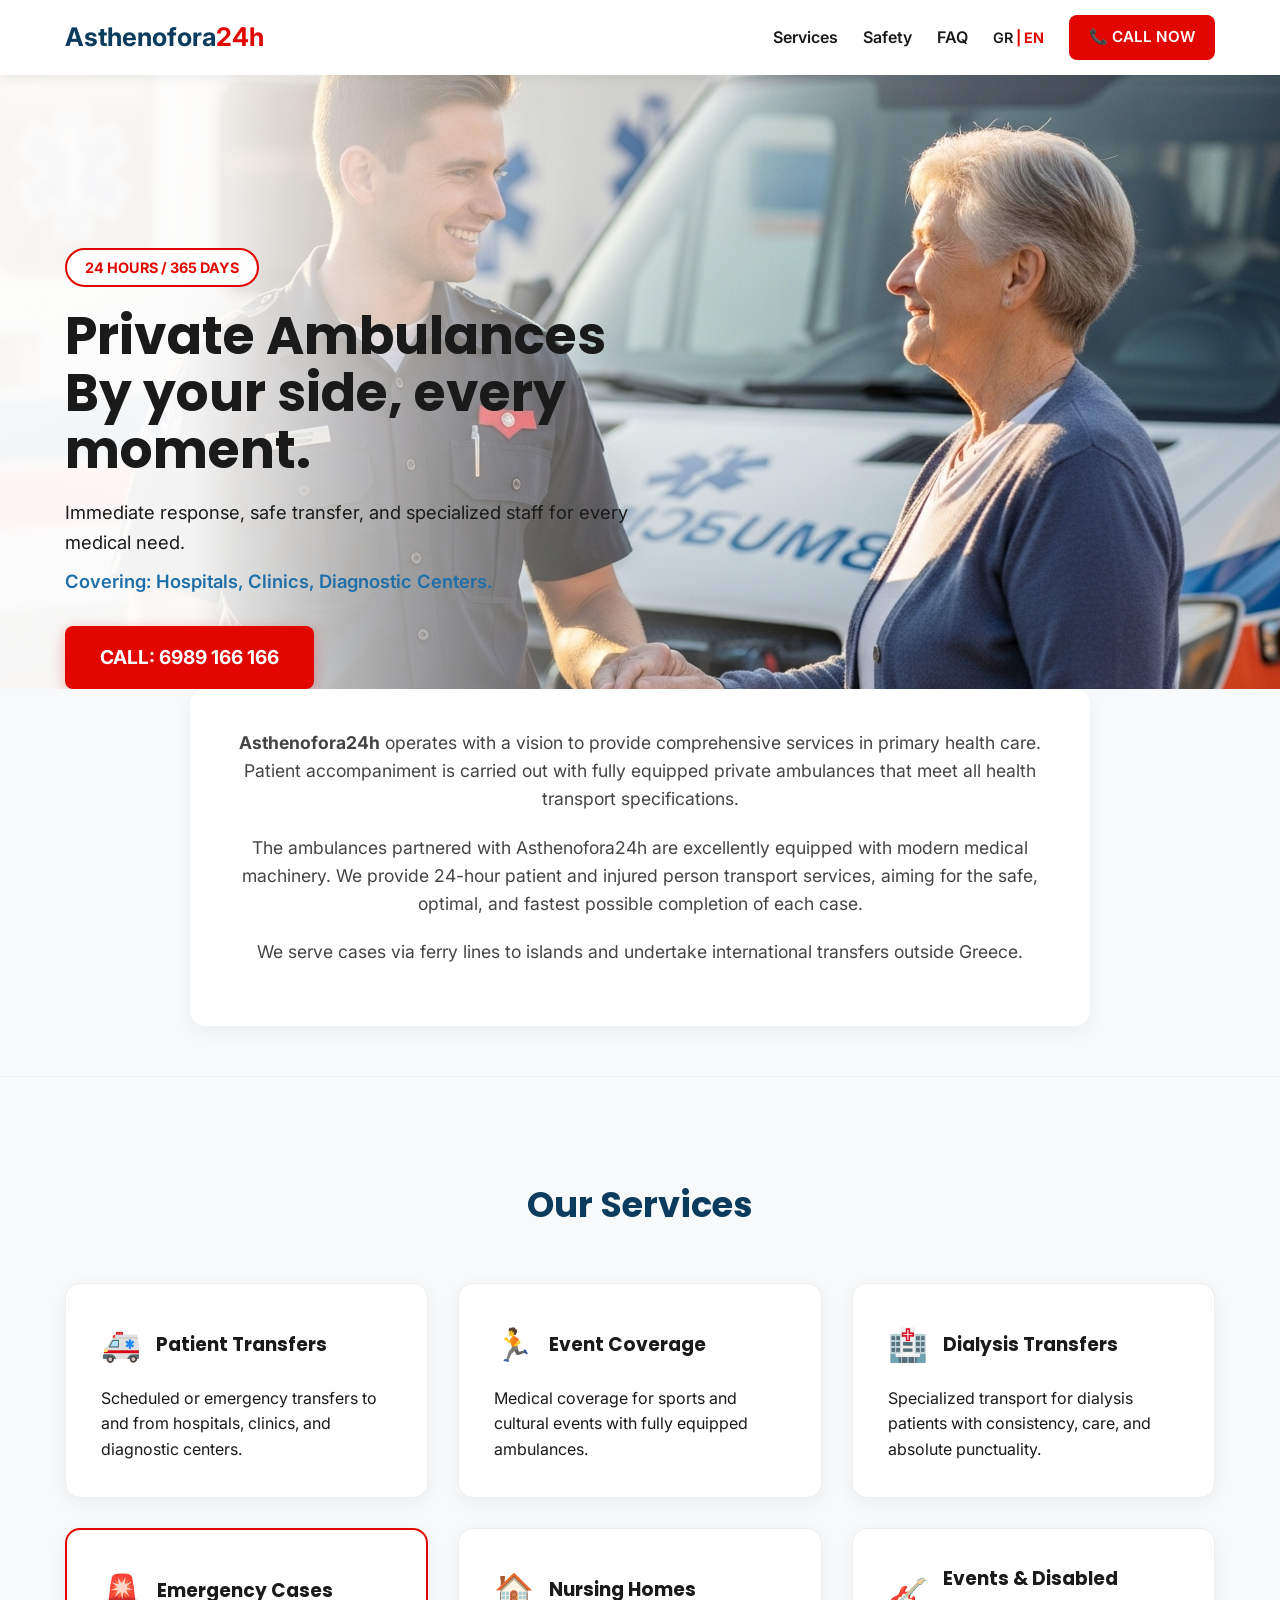
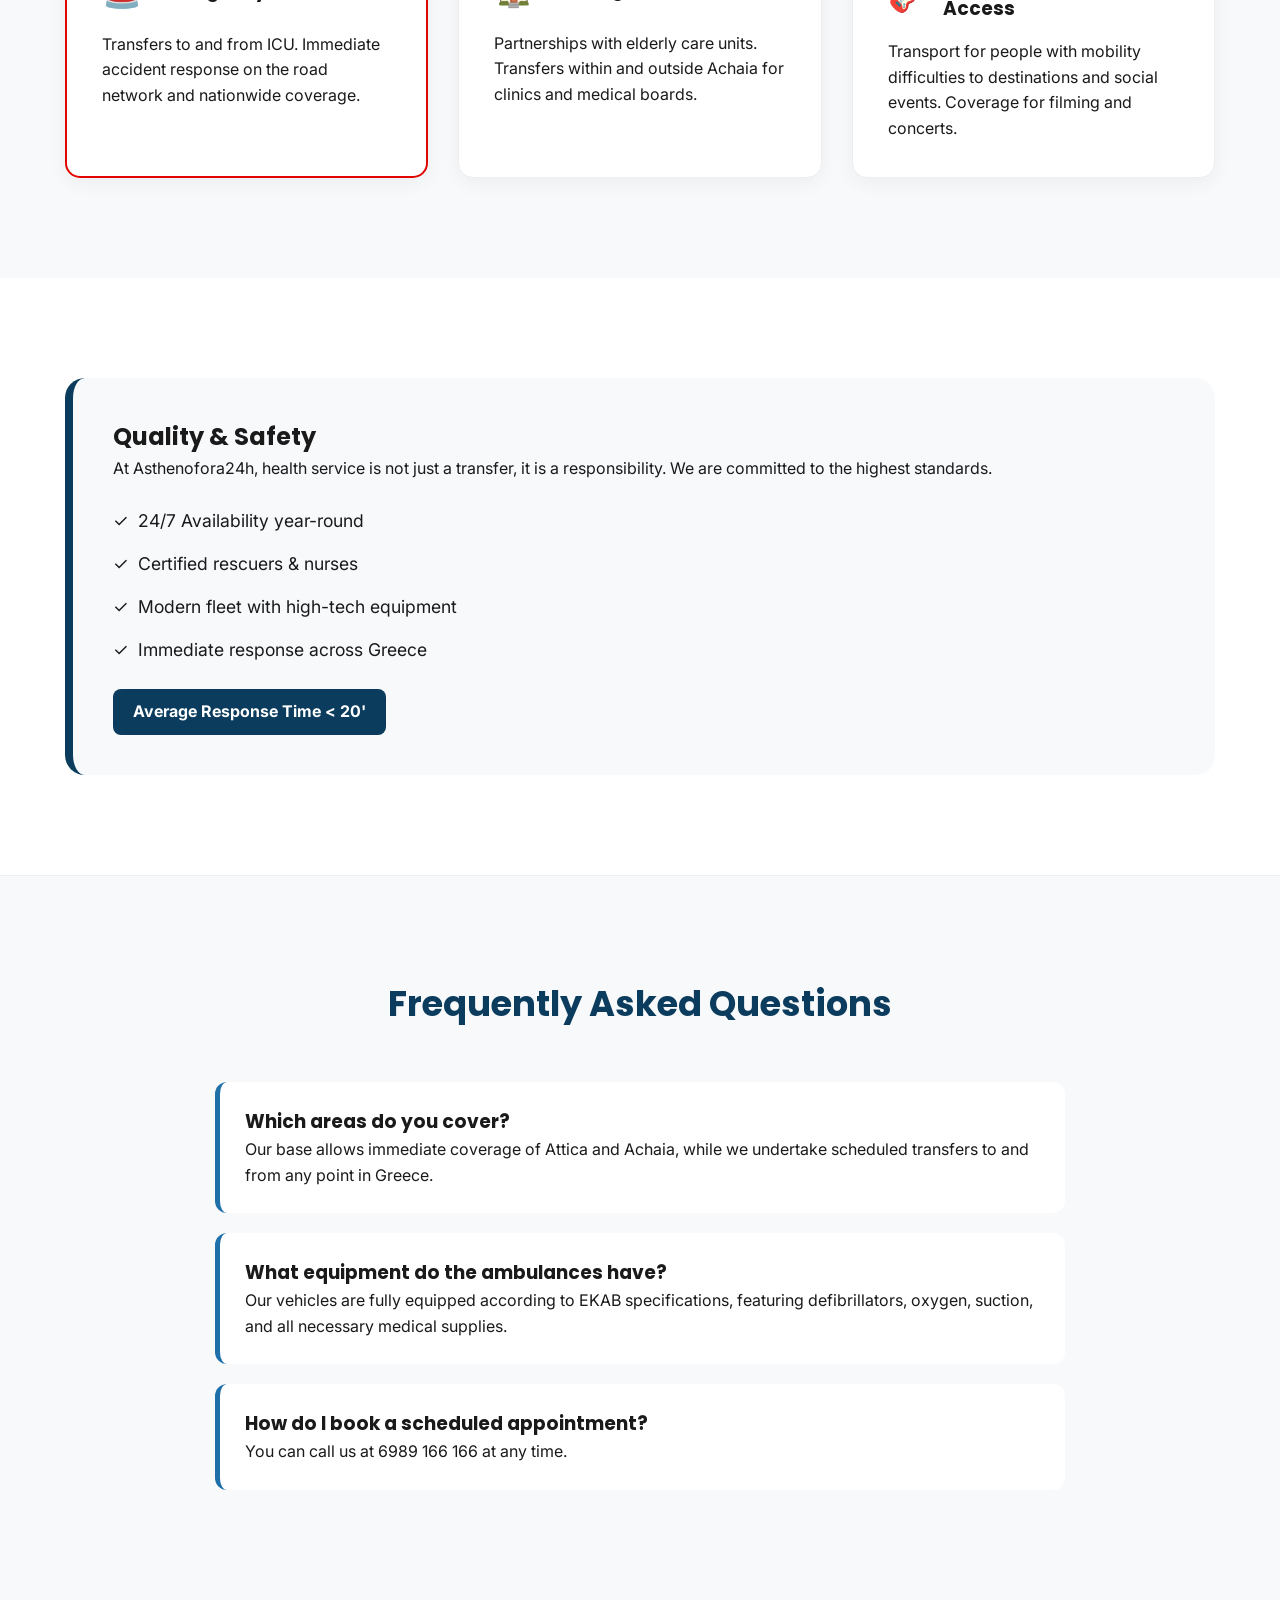
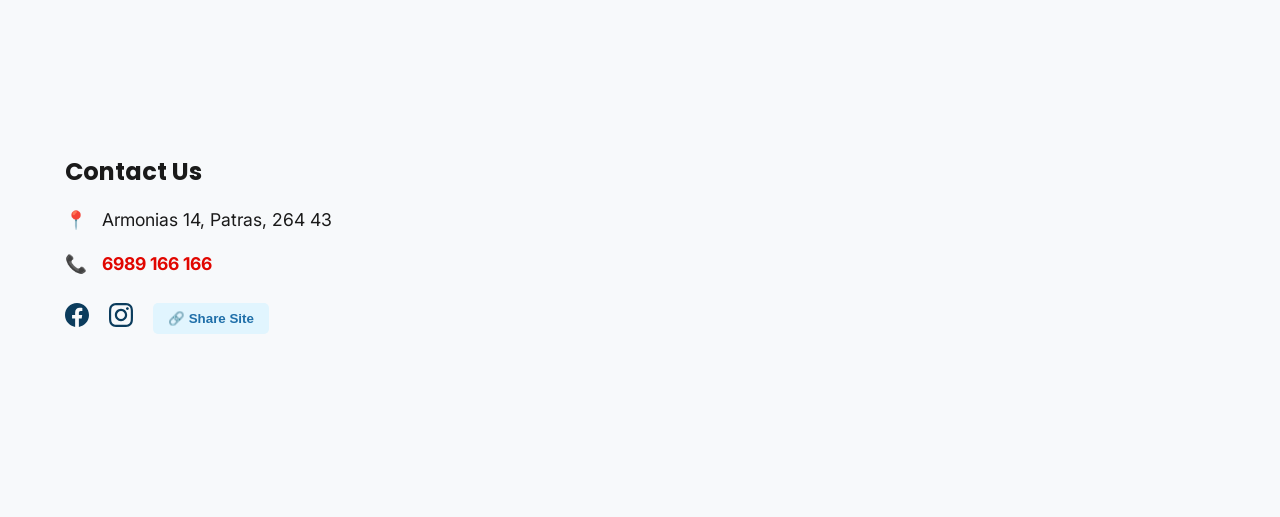
==== en.html @ c74e8eb7 "Added English version, Patra address, and social links" ====
<!DOCTYPE html>
<html lang="en">
<head>
    <meta charset="UTF-8">
    <meta name="viewport" content="width=device-width, initial-scale=1.0">
    <title>Asthenofora24h | Private Ambulances - Immediate Response</title>
    
    <meta name="description" content="Asthenofora24h private ambulances. Immediate response < 20', 24/7 availability, patient transfers, and event medical coverage.">
    
    <link href="https://fonts.googleapis.com/css2?family=Inter:wght@400;600&family=Poppins:wght@600;700&display=swap" rel="stylesheet">
    <link rel="stylesheet" href="style.css">
</head>
<body>

    <header class="sticky-header">
        <div class="container header-flex">
            <a href="en.html" class="logo">Asthenofora<span>24h</span></a>
            <nav class="desktop-nav">
                <a href="#services">Services</a>
                <a href="#quality">Safety</a> 
                <a href="#faq">FAQ</a>
                <div class="lang-switch">
                    <a href="index.html">GR</a> | <span class="active">EN</span>
                </div>
                <a href="tel:6989166166" class="nav-call-btn">📞 CALL NOW</a>
            </nav>
        </div>
    </header>

    <section class="hero">
        <div id="hero-bg" class="hero-background"></div>
        
        <div class="container hero-container-rel">
            <div class="hero-content">
                <div class="top-badge">24 Hours / 365 Days</div>
                <h1>Private Ambulances <br><span class="text-blue">By your side, every moment.</span></h1>
                
                <p class="hero-description">
                    Immediate response, safe transfer, and specialized staff for every medical need. 
                    <span>Covering: Hospitals, Clinics, Diagnostic Centers.</span>
                </p>

                <div class="hero-btns">
                    <a href="tel:6989166166" class="btn-main-cta">CALL: 6989 166 166</a>
                </div>
            </div>
        </div>
    </section>

    <section class="mission-statement">
        <div class="container">
            <div class="mission-panel">
                <p><strong>Asthenofora24h</strong> operates with a vision to provide comprehensive services in primary health care. Patient accompaniment is carried out with fully equipped private ambulances that meet all health transport specifications.</p>
                <p>The ambulances partnered with Asthenofora24h are excellently equipped with modern medical machinery. We provide 24-hour patient and injured person transport services, aiming for the safe, optimal, and fastest possible completion of each case.</p>
                <p>We serve cases via ferry lines to islands and undertake international transfers outside Greece.</p>
            </div>
        </div>
    </section>

    <section id="services" class="section section-light">
        <div class="container">
            <h2 class="section-title">Our Services</h2>
            <div class="grid">
                
                <div class="card">
                    <div class="card-header">
                        <span class="card-icon">🚑</span>
                        <h3>Patient Transfers</h3>
                    </div>
                    <p>Scheduled or emergency transfers to and from hospitals, clinics, and diagnostic centers.</p>
                </div>

                <div class="card">
                    <div class="card-header">
                        <span class="card-icon">🏃</span>
                        <h3>Event Coverage</h3>
                    </div>
                    <p>Medical coverage for sports and cultural events with fully equipped ambulances.</p>
                </div>

                <div class="card">
                    <div class="card-header">
                        <span class="card-icon">🏥</span>
                        <h3>Dialysis Transfers</h3>
                    </div>
                    <p>Specialized transport for dialysis patients with consistency, care, and absolute punctuality.</p>
                </div>

                <div class="card card-highlight">
                    <div class="card-header">
                        <span class="card-icon">🚨</span>
                        <h3>Emergency Cases</h3>
                    </div>
                    <p>Transfers to and from ICU. Immediate accident response on the road network and nationwide coverage.</p>
                </div>

                <div class="card">
                    <div class="card-header">
                        <span class="card-icon">🏠</span>
                        <h3>Nursing Homes</h3>
                    </div>
                    <p>Partnerships with elderly care units. Transfers within and outside Achaia for clinics and medical boards.</p>
                </div>

                <div class="card">
                    <div class="card-header">
                        <span class="card-icon">🎸</span>
                        <h3>Events & Disabled Access</h3>
                    </div>
                    <p>Transport for people with mobility difficulties to destinations and social events. Coverage for filming and concerts.</p>
                </div>

            </div>
        </div>
    </section>

    <section id="quality" class="section section-white">
        <div class="container">
            <div class="quality-panel">
                <div class="quality-text">
                    <h2>Quality & Safety</h2>
                    <p>At Asthenofora24h, health service is not just a transfer, it is a responsibility. We are committed to the highest standards.</p>
                    <ul class="quality-list">
                        <li><span>✓</span> 24/7 Availability year-round</li>
                        <li><span>✓</span> Certified rescuers & nurses</li>
                        <li><span>✓</span> Modern fleet with high-tech equipment</li>
                        <li><span>✓</span> Immediate response across Greece</li>
                    </ul>
                    <div class="response-badge">Average Response Time < 20'</div>
                </div>
            </div>
        </div>
    </section>

    <section id="faq" class="section section-light">
        <div class="container">
            <h2 class="section-title">Frequently Asked Questions</h2>
            <div class="faq-container">
                <div class="faq-card">
                    <h3>Which areas do you cover?</h3>
                    <p>Our base allows immediate coverage of Attica and Achaia, while we undertake scheduled transfers to and from any point in Greece.</p>
                </div>
                <div class="faq-card">
                    <h3>What equipment do the ambulances have?</h3>
                    <p>Our vehicles are fully equipped according to EKAB specifications, featuring defibrillators, oxygen, suction, and all necessary medical supplies.</p>
                </div>
                <div class="faq-card">
                    <h3>How do I book a scheduled appointment?</h3>
                    <p>You can call us at 6989 166 166 at any time.</p>
                </div>
            </div>
        </div>
    </section>

    <footer id="contact" class="footer-panel">
        <div class="container">
            <div class="footer-grid">
                <div class="footer-contact-info">
                    <h2>Contact Us</h2>
                    <div class="contact-item">
                        <span class="icon">📍</span>
                        <p>Armonias 14, Patras, 264 43</p> 
                    </div>
                    <div class="contact-item">
                        <span class="icon">📞</span>
                        <p><a href="tel:6989166166">6989 166 166</a></p>
                    </div>
                    
                    <div class="social-links">
                        <a href="https://www.facebook.com/p/Asthenofora24-100063815062209/" target="_blank">
                            <svg width="24" height="24" fill="#0B3C5D" viewBox="0 0 24 24"><path d="M24 12.073c0-6.627-5.373-12-12-12s-12 5.373-12 12c0 5.99 4.388 10.954 10.125 11.854v-8.385H7.078v-3.47h3.047V9.43c0-3.007 1.792-4.669 4.533-4.669 1.312 0 2.686.235 2.686.235v2.953H15.83c-1.491 0-1.956.925-1.956 1.874v2.25h3.328l-.532 3.47h-2.796v8.385C19.612 23.027 24 18.062 24 12.073z"/></svg>
                        </a>
                        <a href="https://www.instagram.com/asthenofora24h.gr/" target="_blank">
                            <svg width="24" height="24" fill="#0B3C5D" viewBox="0 0 24 24"><path d="M12 2.163c3.204 0 3.584.012 4.85.07 1.366.062 2.633.332 3.608 1.308.975.975 1.245 2.242 1.308 3.608.058 1.266.07 1.646.07 4.85s-.012 3.584-.07 4.85c-.063 1.366-.333 2.633-1.308 3.608-.975.975-2.242 1.245-3.608 1.308-1.266.058-1.646.07-4.85.07s-3.584-.012-4.85-.07c-1.366-.063-2.633-.333-3.608-1.308-.975-.975-1.245-2.242-1.308-3.608-.058-1.266-.07-1.646-.07-4.85s.012-3.584.07-4.85c.063-1.366.333-2.633 1.308-3.608.975-.975 2.242-1.245 3.608-1.308 1.266-.058 1.646-.07 4.85-.07zm0-2.163c-3.259 0-3.667.014-4.947.072-4.358.2-6.78 2.618-6.98 6.98-.059 1.281-.073 1.689-.073 4.948s.014 3.667.072 4.947c.2 4.337 2.617 6.78 6.98 6.98 1.281.058 1.689.072 4.948.072s3.667-.014 4.947-.072c4.358-.2 6.78-2.618 6.98-6.98.058-1.281.072-1.689.072-4.948s-.014-3.667-.072-4.947c-.2-4.338-2.617-6.78-6.98-6.98-1.281-.058-1.689-.072-4.948-.072zm0 5.838c-3.403 0-6.162 2.759-6.162 6.162s2.759 6.162 6.162 6.162 6.162-2.759 6.162-6.162-2.759-6.162-6.162-6.162zm0 10.162c-2.209 0-4-1.791-4-4 0-2.209 1.791-4 4-4s4 1.791 4 4c0 2.209-1.791 4-4 4zm6.406-11.845c-.796 0-1.441.645-1.441 1.44s.645 1.44 1.441 1.44c.795 0 1.439-.645 1.439-1.44s-.644-1.44-1.439-1.44z"/></svg>
                        </a>
                        <button id="shareButton" class="share-btn">🔗 Share Site</button>
                    </div>
                </div>
                <div class="footer-map-box">
                    <iframe src="https://www.google.com/maps/embed?pb=!1m18!1m12!1m3!1d3132.843603417772!2d21.754432!3d38.259965!2m3!1f0!2f0!3f0!3m2!1i1024!2i768!4f13.1!3m3!1m2!1s0x135e39695d7301c1%3A0x6b1c70e7e1f57e60!2zzpHPgc68zr_Ovc6vzrHPgiAxNCwgzqDOrM-Ez4HOsSAyNjQgNDM!5e0!3m2!1sel!2sgr!4v1700000000000" width="100%" height="300" style="border:0; border-radius: 15px;" allowfullscreen="" loading="lazy"></iframe>
                </div>
            </div>
        </div>
    </footer>

    <div class="mobile-call-bar">
        <a href="tel:6989166166">
            <span class="phone-icon">📞</span> 
            <span class="phone-text">CALL: 6989 166 166</span>
        </a>
    </div>

    <script src="script.js"></script>
</body>
</html>
---- style.css ----
/* =========================================
   1. CUSTOM VARIABLES & RESET
   ========================================= */
:root {
    --primary-blue: #0B3C5D;
    --secondary-blue: #1F6FA9;
    --accent-red: #E10600;
    --bg-light: #F7F9FB;
    --text-dark: #1A1A1A;
    --white: #ffffff;
    --transition: all 0.3s ease;
}

* { 
    box-sizing: border-box; 
    margin: 0; 
    padding: 0; 
}

html { 
    scroll-behavior: smooth; 
}

body {
    font-family: 'Inter', sans-serif;
    color: var(--text-dark);
    background-color: var(--bg-light);
    line-height: 1.6;
    overflow-x: hidden;
}

h1, h2, h3 { 
    font-family: 'Poppins', sans-serif; 
    font-weight: 700; 
}

.container {
    max-width: 1200px;
    margin: 0 auto;
    padding: 0 25px;
}

/* =========================================
   2. STICKY HEADER
   ========================================= */
.sticky-header {
    height: 75px;
    position: sticky;
    top: 0;
    background: var(--white);
    box-shadow: 0 2px 12px rgba(0,0,0,0.08);
    z-index: 1000;
    display: flex;
    align-items: center;
}

.header-flex {
    display: flex;
    justify-content: space-between;
    align-items: center;
    width: 100%;
}

.logo { 
    font-size: 1.6rem; 
    color: var(--primary-blue); 
    text-decoration: none; 
    font-weight: 700; 
}

.logo span { 
    color: var(--accent-red); 
}

.desktop-nav { 
    display: flex; 
    align-items: center; 
    gap: 25px; 
}

.desktop-nav a { 
    text-decoration: none; 
    color: var(--text-dark); 
    font-weight: 600; 
    transition: var(--transition); 
}

.desktop-nav a:hover { 
    color: var(--secondary-blue); 
}

.nav-call-btn {
    background: var(--accent-red);
    color: var(--white) !important;
    padding: 10px 20px;
    border-radius: 8px;
    font-size: 0.95rem;
    transition: var(--transition);
}

.nav-call-btn:hover {
    background: #b30500 !important;
    transform: translateY(-2px);
}
/* =========================================
   3. HERO SECTION (ΤΕΛΙΚΟ & ΟΛΟΚΛΗΡΩΜΕΝΟ)
   ========================================= */
.hero {
    position: relative;
    overflow: hidden;
    min-height: 40vh; /* Ισορροπημένο ύψος */
    display: flex;
    align-items: center;
    background-color: #000;
    text-align: left;
}

.hero-background {
    position: absolute;
    top: 0;
    left: 0;
    width: 100%;
    height: 100%;
    background-size: cover;
    background-position: 70% center; /* Μετακίνηση φωτό 10% δεξιά */
    background-repeat: no-repeat;
    transition: background-image 1.5s ease-in-out, transform 8s linear;
    z-index: 1;
}

.zoom-effect { 
    transform: scale(1.1); 
}

.hero::before {
    content: '';
    position: absolute;
    top: 0; left: 0; width: 100%; height: 100%;
    /* Πολύ ελαφρύ σβήσιμο για να φαίνονται οι διασώστες */
    background: linear-gradient(90deg, 
        rgba(255,255,255,0.95) 15%, 
        rgba(255,255,255,0.3) 45%, 
        rgba(255,255,255,0) 70%
    );
    z-index: 2;
}

.hero-container-rel {
    position: relative;
    z-index: 3;
    width: 100%;
}

.hero-content {
    max-width: 580px; 
    text-align: left;
    margin-left: 0;
    margin-right: auto;
    /* Κατέβασμα 5% για να μην κρύβει τα πρόσωπα */
    padding-top: 15%; 
}

/* 24 Ώρες Badge με Κόκκινα Γράμματα */
.top-badge {
    background: rgba(255, 255, 255, 0.9);
    color: var(--accent-red);
    border: 2px solid var(--accent-red);
    display: inline-block;
    padding: 6px 18px;
    border-radius: 50px;
    font-size: 0.9rem;
    font-weight: 700;
    margin-bottom: 20px;
    text-transform: uppercase;
}

.hero h1 { 
    font-size: clamp(32px, 5vw, 52px); 
    line-height: 1.1; 
    margin-bottom: 20px; 
    color: var(--text-dark);
    text-align: left;
}

/* Ενοποιημένο κείμενο 1 + 2 */
.hero-description {
    font-size: 1.15rem;
    line-height: 1.6;
    color: #1A1A1A;
    margin-bottom: 30px;
    text-align: left;
}

.hero-description span {
    display: block;
    margin-top: 10px;
    font-weight: 600;
    color: var(--secondary-blue);
}

/* Κουμπί ΚΛΗΣΗ (3) */
.btn-main-cta {
    display: inline-block;
    background: var(--accent-red);
    color: var(--white);
    padding: 16px 35px;
    border-radius: 8px;
    text-decoration: none;
    font-weight: 700;
    font-size: 1.2rem;
    box-shadow: 0 4px 15px rgba(225, 6, 0, 0.3);
    transition: var(--transition);
}

.btn-main-cta:hover {
    transform: translateY(-3px);
    background: #b30500;
}

/* --- Mobile Fixes --- */
@media (max-width: 768px) {
    .hero { text-align: center; min-height: 75vh; }
    .hero::before { background: rgba(255,255,255,0.85); }
    .hero-content { margin: 0 auto; padding-top: 10%; }
    .hero h1, .hero-description { text-align: center; }
}
/* =========================================
   4. SECTIONS & PANELS
   ========================================= */
.section { 
    padding: 100px 0; 
}

.section-light { 
    background-color: var(--bg-light); 
    border-top: 1px solid #ebf0f3; 
}

.section-white { 
    background-color: var(--white); 
}

.section-title { 
    text-align: center; 
    font-size: 2.2rem; 
    margin-bottom: 50px; 
    color: var(--primary-blue); 
}

/* =========================================
   5. GRID & CARDS
   ========================================= */
.grid {
    display: grid;
    grid-template-columns: repeat(auto-fit, minmax(320px, 1fr));
    gap: 30px;
}

.card {
    background: var(--white);
    padding: 35px;
    border-radius: 15px;
    box-shadow: 0 5px 20px rgba(0,0,0,0.05);
    transition: var(--transition);
    border: 1px solid #eee;
}

.card:hover {
    transform: translateY(-8px);
    box-shadow: 0 12px 30px rgba(11, 60, 93, 0.1);
}

.card-highlight {
    border: 2px solid var(--accent-red);
}

.card-header {
    display: flex;
    align-items: center;
    gap: 15px;
    margin-bottom: 15px;
}

.card-icon { font-size: 2rem; }

/* =========================================
   6. QUALITY & FAQ
   ========================================= */
.quality-panel {
    background: var(--bg-light);
    padding: 40px;
    border-radius: 20px;
    border-left: 8px solid var(--primary-blue);
}

.quality-list {
    list-style: none;
    margin: 25px 0;
}

.quality-list li {
    margin-bottom: 15px;
    font-size: 1.1rem;
    display: flex;
    align-items: center;
    gap: 10px;
}

.response-badge {
    display: inline-block;
    padding: 10px 20px;
    background: var(--primary-blue);
    color: white;
    border-radius: 8px;
    font-weight: 700;
}

.faq-container { max-width: 850px; margin: 0 auto; }

.faq-card {
    background: var(--white);
    padding: 25px;
    border-radius: 12px;
    margin-bottom: 20px;
    border-left: 5px solid var(--secondary-blue);
}

/* =========================================
   7. FOOTER & MAP
   ========================================= */
.footer-panel { padding: 80px 0 120px 0; }

.footer-grid {
    display: grid;
    grid-template-columns: 1fr 1fr;
    gap: 50px;
    align-items: center;
}

.contact-item {
    display: flex;
    gap: 15px;
    margin-top: 15px;
    font-size: 1.1rem;
}

.contact-item a { color: var(--accent-red); font-weight: 700; text-decoration: none; }

/* =========================================
   8. MOBILE CALL BAR & RESPONSIVE
   ========================================= */
.mobile-call-bar {
    position: fixed;
    bottom: 0;
    width: 100%;
    height: 70px;
    background: var(--accent-red);
    display: none;
    align-items: center;
    justify-content: center;
    z-index: 2000;
}

.mobile-call-bar a {
    color: white;
    text-decoration: none;
    font-weight: 700;
    font-size: 1.2rem;
}

@media (max-width: 768px) {
    .desktop-nav { display: none; }
    .mobile-call-bar { display: flex; }
    .footer-grid { grid-template-columns: 1fr; }
    .section { padding: 60px 0; }
    .hero { text-align: center; min-height: 70vh; }
    .hero::before { background: rgba(255,255,255,0.85); }
    .hero-content { margin: 0 auto; }
    body { padding-bottom: 70px; }
}
/* Mission Panel */
.mission-panel {
    text-align: center;
    max-width: 900px;
    margin: 0 auto 50px auto;
    background: white;
    padding: 40px;
    border-radius: 15px;
    box-shadow: 0 5px 20px rgba(0,0,0,0.05);
}
.mission-panel p { margin-bottom: 20px; font-size: 1.1rem; color: #444; }

/* Language Switcher */
.lang-switch { color: var(--accent-red); font-weight: bold; font-size: 0.9rem; }
.lang-switch a { color: var(--text-dark); text-decoration: none; }
.lang-switch .active { color: var(--accent-red); }

/* Social & Share */
.social-links { display: flex; gap: 20px; align-items: center; margin-top: 25px; }
.share-btn { 
    background: #e1f5fe; color: var(--secondary-blue); border: none; 
    padding: 8px 15px; border-radius: 5px; cursor: pointer; font-weight: 600;
}
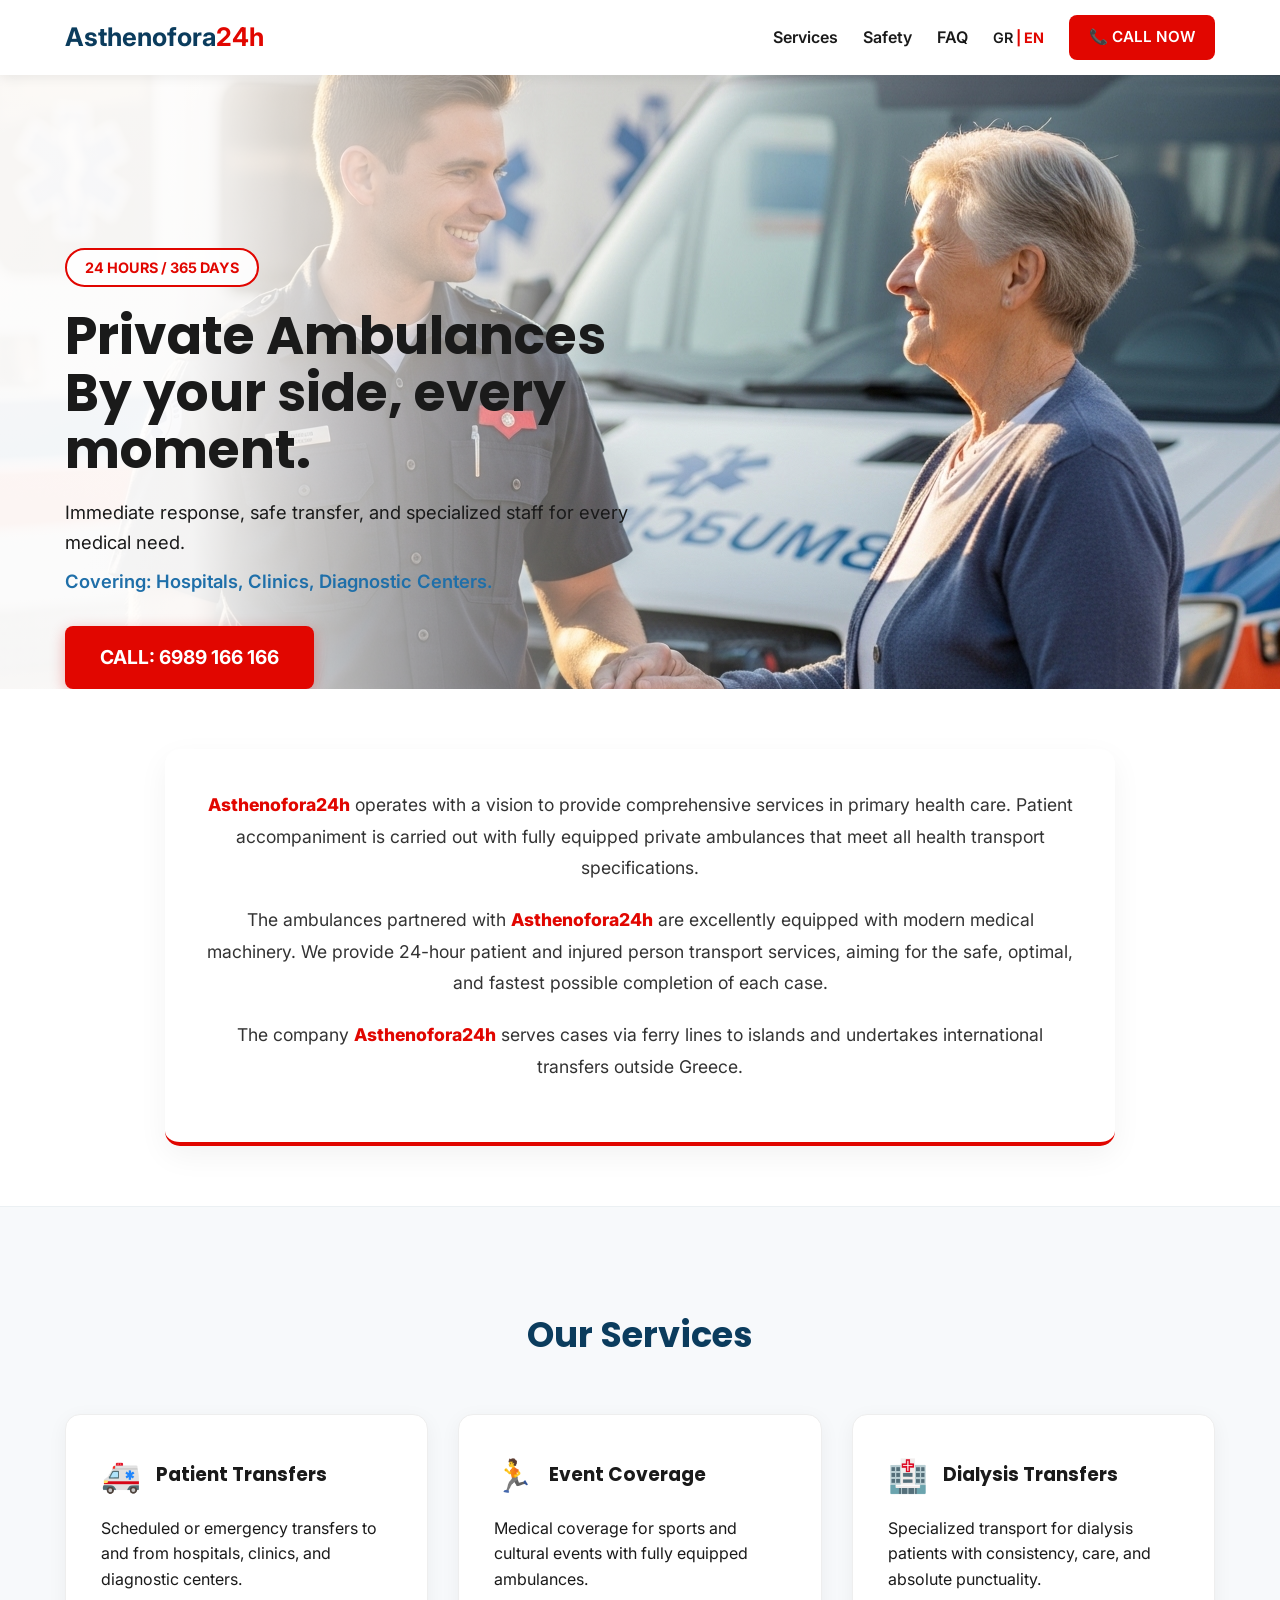
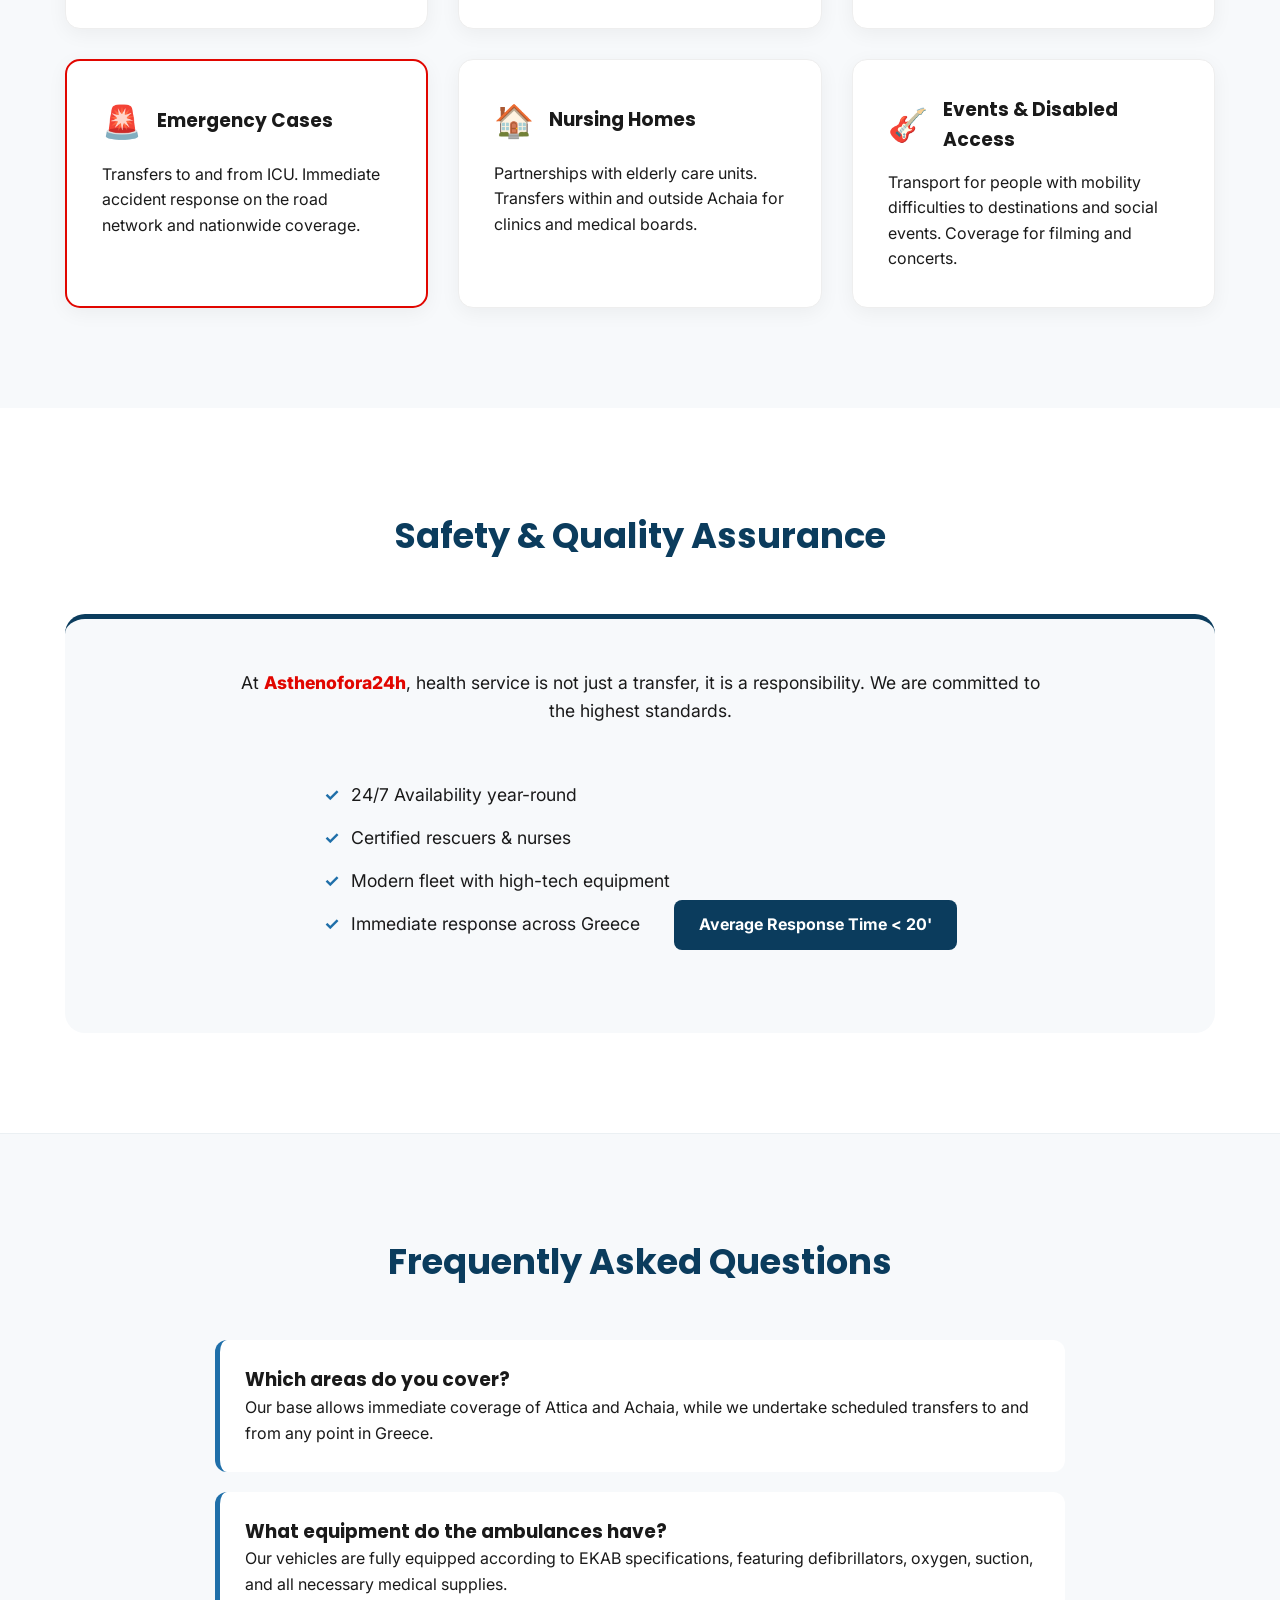
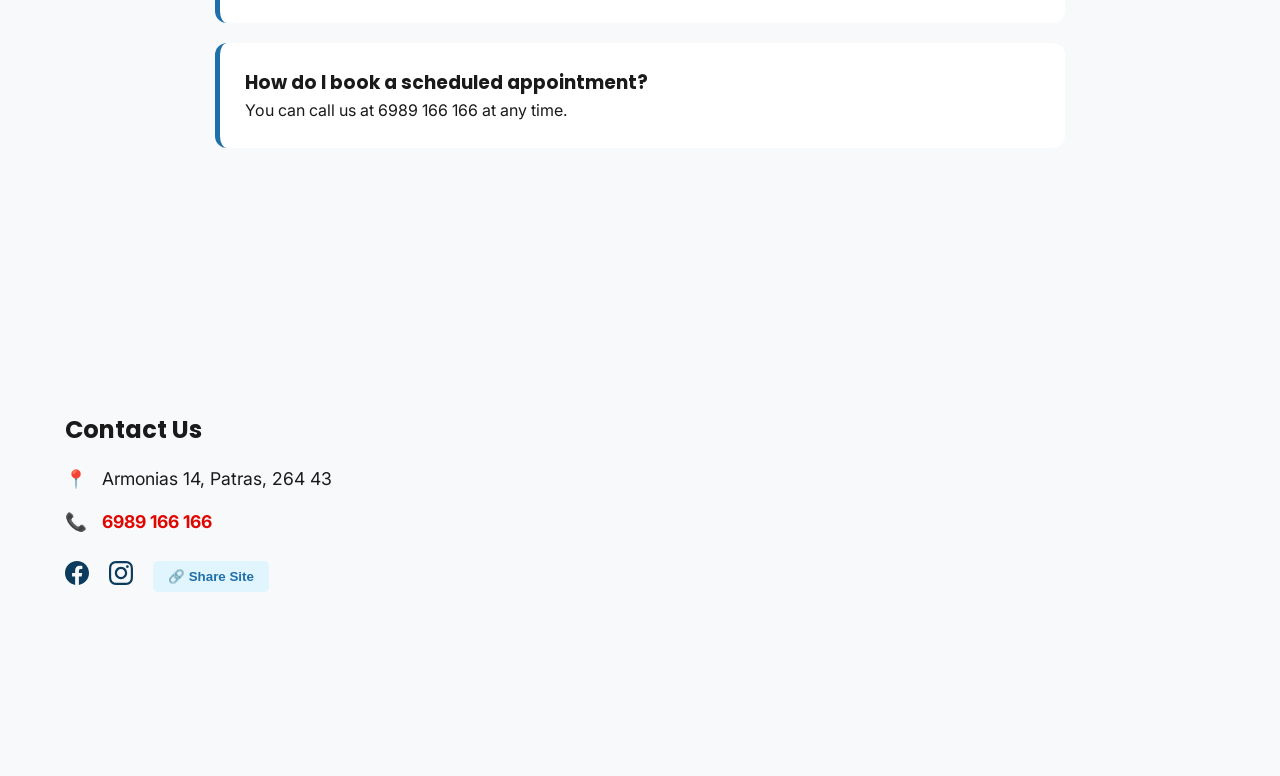
==== commit c68aaae8: "Fixed layout and section order in both Greek and English versions" ====
--- a/en.html
+++ b/en.html
@@ -29,17 +29,14 @@
 
     <section class="hero">
         <div id="hero-bg" class="hero-background"></div>
-        
         <div class="container hero-container-rel">
             <div class="hero-content">
                 <div class="top-badge">24 Hours / 365 Days</div>
                 <h1>Private Ambulances <br><span class="text-blue">By your side, every moment.</span></h1>
-                
                 <p class="hero-description">
                     Immediate response, safe transfer, and specialized staff for every medical need. 
                     <span>Covering: Hospitals, Clinics, Diagnostic Centers.</span>
                 </p>
-
                 <div class="hero-btns">
                     <a href="tel:6989166166" class="btn-main-cta">CALL: 6989 166 166</a>
                 </div>
@@ -50,9 +47,9 @@
     <section class="mission-statement">
         <div class="container">
             <div class="mission-panel">
-                <p><strong>Asthenofora24h</strong> operates with a vision to provide comprehensive services in primary health care. Patient accompaniment is carried out with fully equipped private ambulances that meet all health transport specifications.</p>
-                <p>The ambulances partnered with Asthenofora24h are excellently equipped with modern medical machinery. We provide 24-hour patient and injured person transport services, aiming for the safe, optimal, and fastest possible completion of each case.</p>
-                <p>We serve cases via ferry lines to islands and undertake international transfers outside Greece.</p>
+                <p><a href="tel:6989166166" class="brand-red-link">Asthenofora24h</a> operates with a vision to provide comprehensive services in primary health care. Patient accompaniment is carried out with fully equipped private ambulances that meet all health transport specifications.</p>
+                <p>The ambulances partnered with <a href="tel:6989166166" class="brand-red-link">Asthenofora24h</a> are excellently equipped with modern medical machinery. We provide 24-hour patient and injured person transport services, aiming for the safe, optimal, and fastest possible completion of each case.</p>
+                <p>The company <a href="tel:6989166166" class="brand-red-link">Asthenofora24h</a> serves cases via ferry lines to islands and undertakes international transfers outside Greece.</p>
             </div>
         </div>
     </section>
@@ -61,7 +58,6 @@
         <div class="container">
             <h2 class="section-title">Our Services</h2>
             <div class="grid">
-                
                 <div class="card">
                     <div class="card-header">
                         <span class="card-icon">🚑</span>
@@ -69,7 +65,6 @@
                     </div>
                     <p>Scheduled or emergency transfers to and from hospitals, clinics, and diagnostic centers.</p>
                 </div>
-
                 <div class="card">
                     <div class="card-header">
                         <span class="card-icon">🏃</span>
@@ -77,7 +72,6 @@
                     </div>
                     <p>Medical coverage for sports and cultural events with fully equipped ambulances.</p>
                 </div>
-
                 <div class="card">
                     <div class="card-header">
                         <span class="card-icon">🏥</span>
@@ -85,7 +79,6 @@
                     </div>
                     <p>Specialized transport for dialysis patients with consistency, care, and absolute punctuality.</p>
                 </div>
-
                 <div class="card card-highlight">
                     <div class="card-header">
                         <span class="card-icon">🚨</span>
@@ -93,7 +86,6 @@
                     </div>
                     <p>Transfers to and from ICU. Immediate accident response on the road network and nationwide coverage.</p>
                 </div>
-
                 <div class="card">
                     <div class="card-header">
                         <span class="card-icon">🏠</span>
@@ -101,7 +93,6 @@
                     </div>
                     <p>Partnerships with elderly care units. Transfers within and outside Achaia for clinics and medical boards.</p>
                 </div>
-
                 <div class="card">
                     <div class="card-header">
                         <span class="card-icon">🎸</span>
@@ -109,17 +100,16 @@
                     </div>
                     <p>Transport for people with mobility difficulties to destinations and social events. Coverage for filming and concerts.</p>
                 </div>
-
             </div>
         </div>
     </section>
 
     <section id="quality" class="section section-white">
         <div class="container">
+            <h2 class="section-title">Safety & Quality Assurance</h2>
             <div class="quality-panel">
                 <div class="quality-text">
-                    <h2>Quality & Safety</h2>
-                    <p>At Asthenofora24h, health service is not just a transfer, it is a responsibility. We are committed to the highest standards.</p>
+                    <p>At <a href="tel:6989166166" class="brand-red-link">Asthenofora24h</a>, health service is not just a transfer, it is a responsibility. We are committed to the highest standards.</p>
                     <ul class="quality-list">
                         <li><span>✓</span> 24/7 Availability year-round</li>
                         <li><span>✓</span> Certified rescuers & nurses</li>
@@ -165,7 +155,6 @@
                         <span class="icon">📞</span>
                         <p><a href="tel:6989166166">6989 166 166</a></p>
                     </div>
-                    
                     <div class="social-links">
                         <a href="https://www.facebook.com/p/Asthenofora24-100063815062209/" target="_blank">
                             <svg width="24" height="24" fill="#0B3C5D" viewBox="0 0 24 24"><path d="M24 12.073c0-6.627-5.373-12-12-12s-12 5.373-12 12c0 5.99 4.388 10.954 10.125 11.854v-8.385H7.078v-3.47h3.047V9.43c0-3.007 1.792-4.669 4.533-4.669 1.312 0 2.686.235 2.686.235v2.953H15.83c-1.491 0-1.956.925-1.956 1.874v2.25h3.328l-.532 3.47h-2.796v8.385C19.612 23.027 24 18.062 24 12.073z"/></svg>
@@ -177,7 +166,7 @@
                     </div>
                 </div>
                 <div class="footer-map-box">
-                    <iframe src="https://www.google.com/maps/embed?pb=!1m18!1m12!1m3!1d3132.843603417772!2d21.754432!3d38.259965!2m3!1f0!2f0!3f0!3m2!1i1024!2i768!4f13.1!3m3!1m2!1s0x135e39695d7301c1%3A0x6b1c70e7e1f57e60!2zzpHPgc68zr_Ovc6vzrHPgiAxNCwgzqDOrM-Ez4HOsSAyNjQgNDM!5e0!3m2!1sel!2sgr!4v1700000000000" width="100%" height="300" style="border:0; border-radius: 15px;" allowfullscreen="" loading="lazy"></iframe>
+                    <iframe src="https://www.google.com/maps/embed?pb=!1m18!1m12!1m3!1d3132.8873094892!2d21.7588!3d38.2574!2m3!1f0!2f0!3f0!3m2!1i1024!2i768!4f13.1!3m3!1m2!1s0x135e396695b2d703%3A0xc47e339f4e66d9f8!2sArmonias%2014%2C%20Patra%20264%2043!5e0!3m2!1sen!2sgr!4v1700000000000" width="100%" height="300" style="border:0; border-radius: 15px;" allowfullscreen="" loading="lazy"></iframe>
                 </div>
             </div>
         </div>
--- a/style.css
+++ b/style.css
@@ -288,14 +288,27 @@
    ========================================= */
 .quality-panel {
     background: var(--bg-light);
-    padding: 40px;
+    padding: 50px 40px; /* Λίγο περισσότερο ύψος */
     border-radius: 20px;
-    border-left: 8px solid var(--primary-blue);
+    border-top: 5px solid var(--primary-blue); /* Από αριστερά, το πήγαμε πάνω για συμμετρία */
+    text-align: center; /* Κεντράρισμα περιεχομένου */
+}
+
+.quality-text {
+    max-width: 800px;
+    margin: 0 auto;
+}
+
+.quality-text p {
+    font-size: 1.1rem;
+    margin-bottom: 25px;
 }
 
 .quality-list {
     list-style: none;
-    margin: 25px 0;
+    margin: 30px auto;
+    display: inline-block; /* Για να κεντραριστεί η λίστα ως μπλοκ */
+    text-align: left; /* Αλλά τα κείμενα μέσα να ξεκινούν από αριστερά */
 }
 
 .quality-list li {
@@ -303,19 +316,28 @@
     font-size: 1.1rem;
     display: flex;
     align-items: center;
-    gap: 10px;
+    gap: 12px;
+}
+
+.quality-list li span {
+    color: var(--secondary-blue);
+    font-weight: bold;
 }
 
 .response-badge {
     display: inline-block;
-    padding: 10px 20px;
+    padding: 12px 25px;
     background: var(--primary-blue);
     color: white;
     border-radius: 8px;
     font-weight: 700;
-}
-
-.faq-container { max-width: 850px; margin: 0 auto; }
+    margin-top: 10px;
+}
+
+.faq-container { 
+    max-width: 850px; 
+    margin: 0 auto; 
+}
 
 .faq-card {
     background: var(--white);
@@ -324,7 +346,6 @@
     margin-bottom: 20px;
     border-left: 5px solid var(--secondary-blue);
 }
-
 /* =========================================
    7. FOOTER & MAP
    ========================================= */
@@ -400,4 +421,100 @@
 .share-btn { 
     background: #e1f5fe; color: var(--secondary-blue); border: none; 
     padding: 8px 15px; border-radius: 5px; cursor: pointer; font-weight: 600;
+}
+/* Στυλ για το όνομα της εταιρείας μέσα στα κείμενα *//* Στυλ για το Brand Name ως Link Κλήσης */
+.brand-red-link {
+    color: var(--accent-red) !important;
+    font-weight: 800;
+    text-decoration: none;
+    transition: var(--transition);
+    display: inline;
+}
+
+.brand-red-link:hover {
+    color: var(--primary-blue) !important;
+    text-decoration: underline;
+    cursor: pointer;
+}
+
+/* =========================================
+   9. MISSION STATEMENT & BRANDING
+   ========================================= */
+.mission-statement {
+    padding: 60px 0;
+    background-color: var(--white);
+}
+
+.mission-panel {
+    text-align: center;
+    max-width: 950px;
+    margin: 0 auto;
+    background: #fff;
+    padding: 40px;
+    border-radius: 15px;
+    box-shadow: 0 10px 30px rgba(0,0,0,0.05);
+    line-height: 1.8;
+    /* Η κόκκινη γραμμή στη βάση για "Ήρεμη Δύναμη" */
+    border-bottom: 4px solid var(--accent-red);
+}
+
+.mission-panel p {
+    margin-bottom: 20px;
+    font-size: 1.1rem;
+    color: #333;
+}
+
+/* Στυλ για το Brand Name ως Link Κλήσης */
+.brand-red-link {
+    color: var(--accent-red) !important;
+    font-weight: 800;
+    text-decoration: none;
+    transition: var(--transition);
+    display: inline;
+}
+
+.brand-red-link:hover {
+    color: var(--primary-blue) !important;
+    text-decoration: underline;
+    cursor: pointer;
+}
+
+/* Language Switcher */
+.lang-switch { 
+    color: var(--accent-red); 
+    font-weight: bold; 
+    font-size: 0.9rem; 
+}
+
+.lang-switch a { 
+    color: var(--text-dark); 
+    text-decoration: none; 
+}
+
+.lang-switch .active { 
+    color: var(--accent-red); 
+}
+
+/* Social & Share Buttons */
+.social-links { 
+    display: flex; 
+    gap: 20px; 
+    align-items: center; 
+    margin-top: 25px; 
+}
+
+.share-btn { 
+    background: #e1f5fe; 
+    color: var(--secondary-blue); 
+    border: none; 
+    padding: 8px 15px; 
+    border-radius: 5px; 
+    cursor: pointer; 
+    font-weight: 600;
+    transition: var(--transition);
+}
+
+.share-btn:hover {
+    background: var(--secondary-blue);
+    color: white;
 }
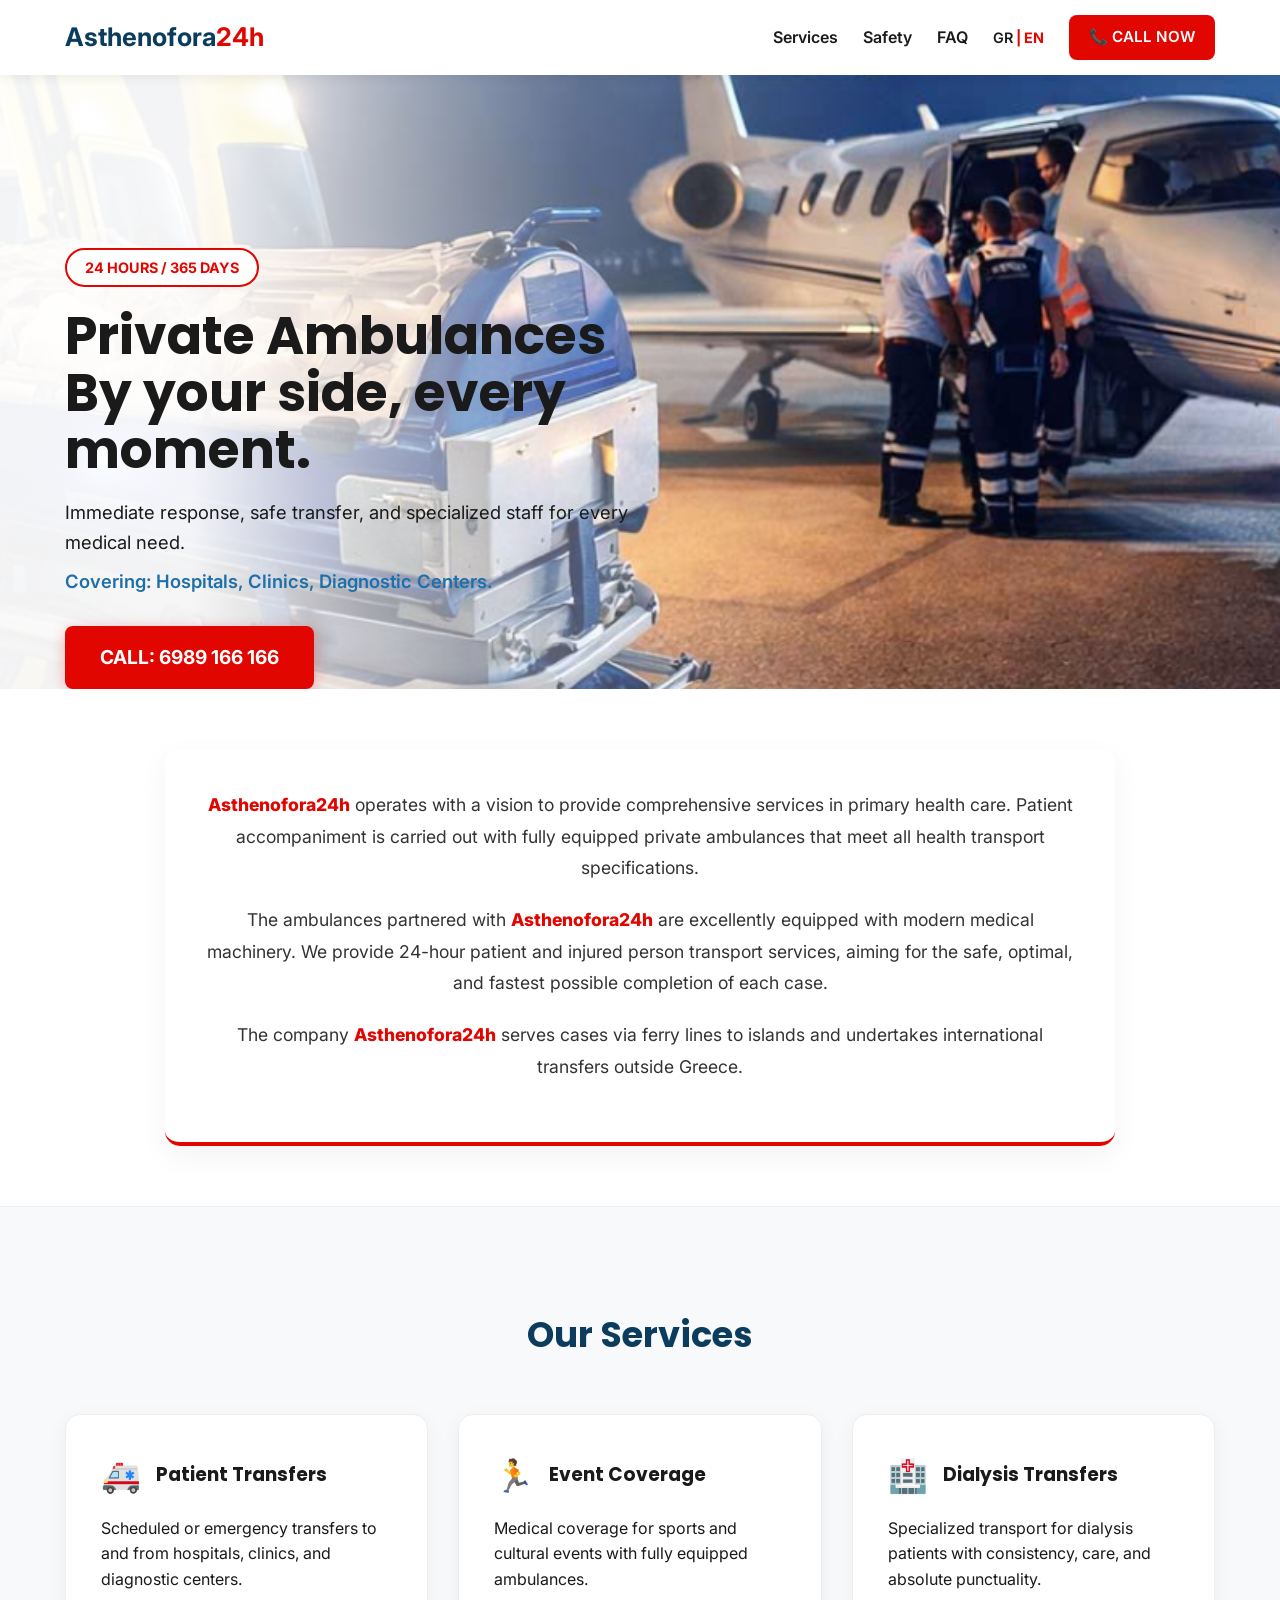
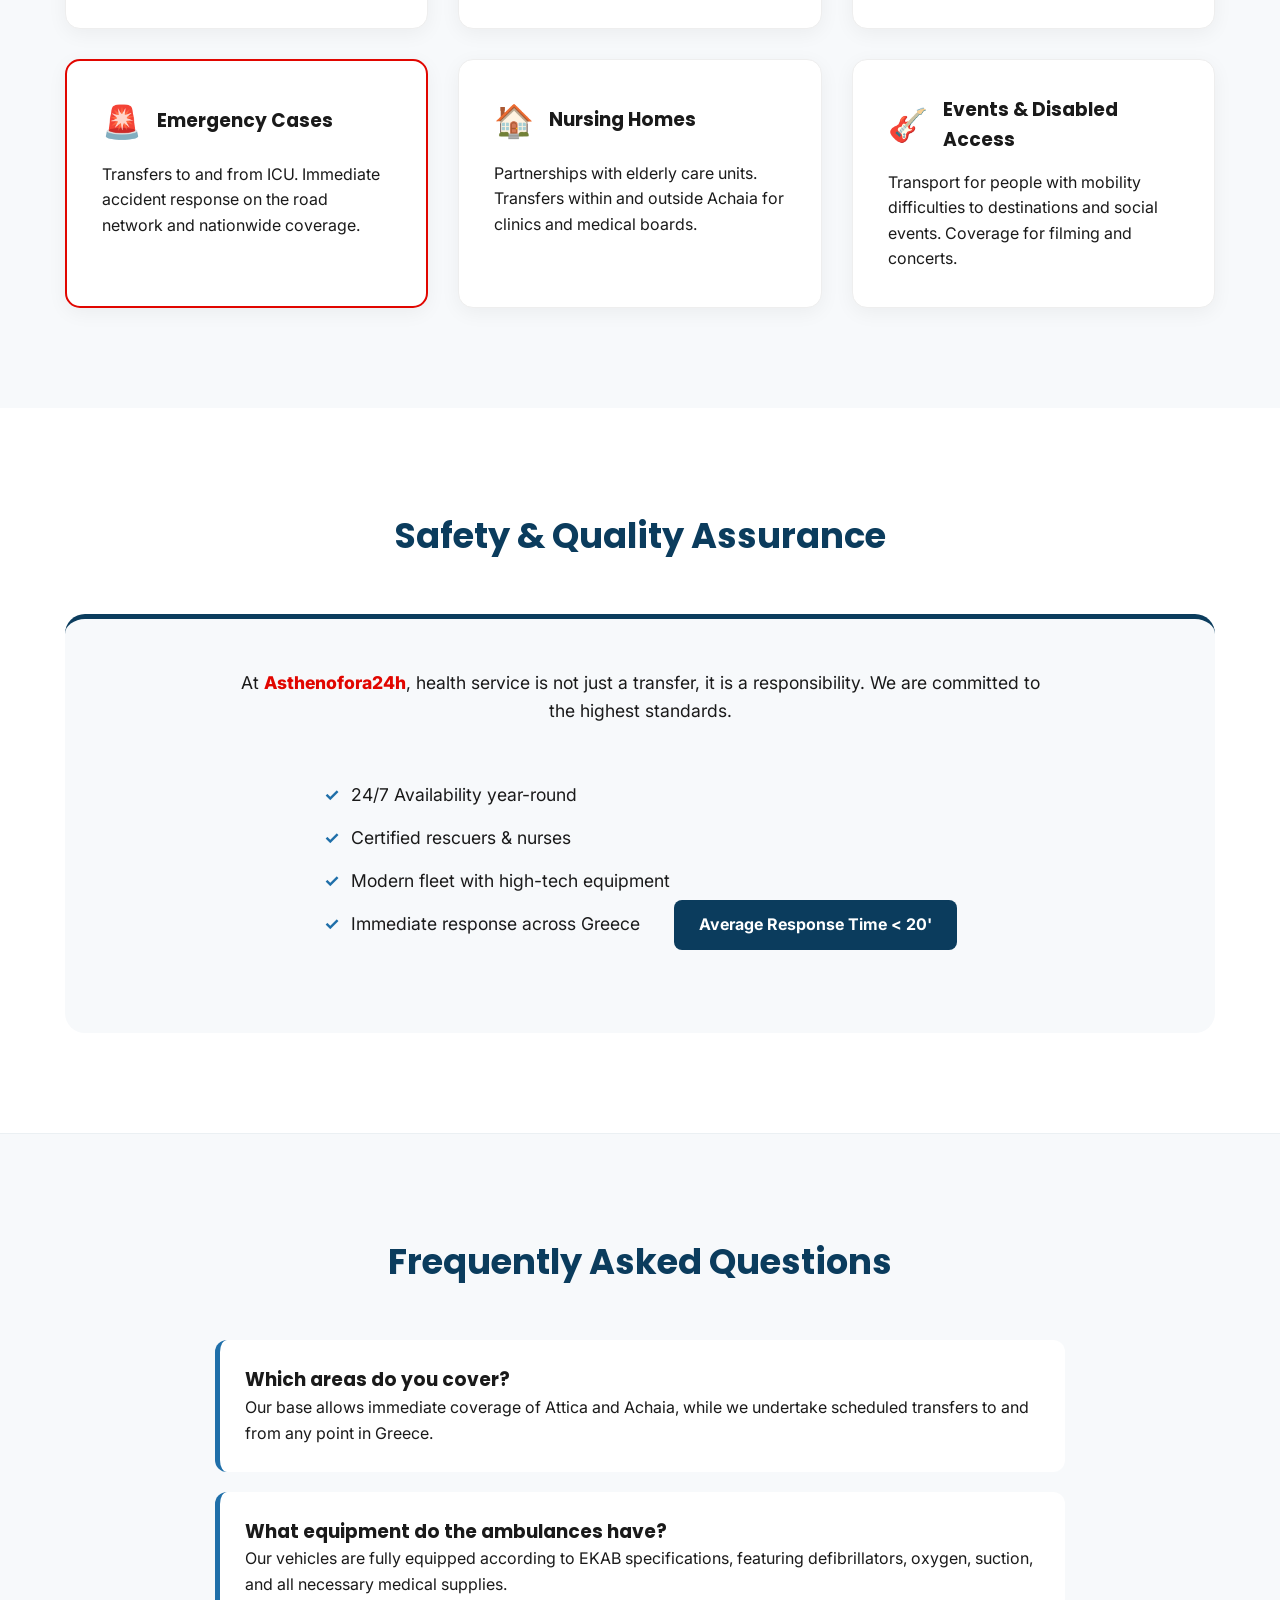
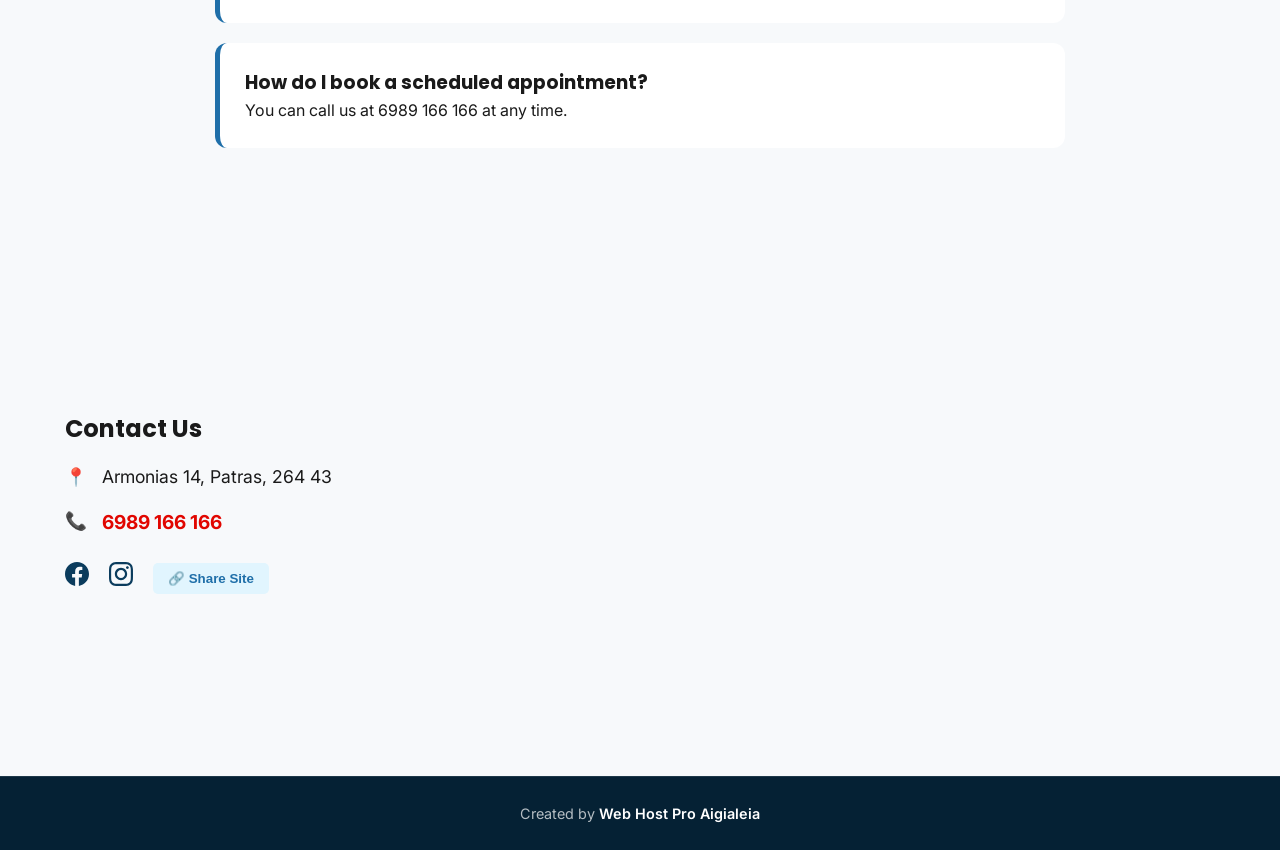
==== commit 4a1592a9: "Added third hero image: main_photo.png" ====
--- a/en.html
+++ b/en.html
@@ -153,7 +153,7 @@
                     </div>
                     <div class="contact-item">
                         <span class="icon">📞</span>
-                        <p><a href="tel:6989166166">6989 166 166</a></p>
+                        <p><a href="tel:6989166166" class="footer-call-link">6989 166 166</a></p>
                     </div>
                     <div class="social-links">
                         <a href="https://www.facebook.com/p/Asthenofora24-100063815062209/" target="_blank">
@@ -166,11 +166,17 @@
                     </div>
                 </div>
                 <div class="footer-map-box">
-                    <iframe src="https://www.google.com/maps/embed?pb=!1m18!1m12!1m3!1d3132.8873094892!2d21.7588!3d38.2574!2m3!1f0!2f0!3f0!3m2!1i1024!2i768!4f13.1!3m3!1m2!1s0x135e396695b2d703%3A0xc47e339f4e66d9f8!2sArmonias%2014%2C%20Patra%20264%2043!5e0!3m2!1sen!2sgr!4v1700000000000" width="100%" height="300" style="border:0; border-radius: 15px;" allowfullscreen="" loading="lazy"></iframe>
+                    <iframe src="https://www.google.com/maps/embed?pb=!1m18!1m12!1m3!1d3143.957648358249!2d21.7513!3d38.2575!2m3!1f0!2f0!3f0!3m2!1i1024!2i768!4f13.1!3m3!1m2!1s0x135e3630f40f0f0f%3A0x0!2sArmonias%2014%2C%20Patra%20264%2043!5e0!3m2!1sen!2sgr!4v1700000000000" width="100%" height="300" style="border:0; border-radius: 15px;" allowfullscreen="" loading="lazy"></iframe>
                 </div>
             </div>
         </div>
     </footer>
+
+    <div class="copyright-bar">
+        <div class="container">
+            <p>Created by <strong>Web Host Pro Aigialeia</strong></p>
+        </div>
+    </div>
 
     <div class="mobile-call-bar">
         <a href="tel:6989166166">
--- a/style.css
+++ b/style.css
@@ -380,6 +380,7 @@
     align-items: center;
     justify-content: center;
     z-index: 2000;
+    box-shadow: 0 -2px 10px rgba(0,0,0,0.1);
 }
 
 .mobile-call-bar a {
@@ -397,48 +398,13 @@
     .hero { text-align: center; min-height: 70vh; }
     .hero::before { background: rgba(255,255,255,0.85); }
     .hero-content { margin: 0 auto; }
-    body { padding-bottom: 70px; }
-}
-/* Mission Panel */
-.mission-panel {
-    text-align: center;
-    max-width: 900px;
-    margin: 0 auto 50px auto;
-    background: white;
-    padding: 40px;
-    border-radius: 15px;
-    box-shadow: 0 5px 20px rgba(0,0,0,0.05);
-}
-.mission-panel p { margin-bottom: 20px; font-size: 1.1rem; color: #444; }
-
-/* Language Switcher */
-.lang-switch { color: var(--accent-red); font-weight: bold; font-size: 0.9rem; }
-.lang-switch a { color: var(--text-dark); text-decoration: none; }
-.lang-switch .active { color: var(--accent-red); }
-
-/* Social & Share */
-.social-links { display: flex; gap: 20px; align-items: center; margin-top: 25px; }
-.share-btn { 
-    background: #e1f5fe; color: var(--secondary-blue); border: none; 
-    padding: 8px 15px; border-radius: 5px; cursor: pointer; font-weight: 600;
-}
-/* Στυλ για το όνομα της εταιρείας μέσα στα κείμενα *//* Στυλ για το Brand Name ως Link Κλήσης */
-.brand-red-link {
-    color: var(--accent-red) !important;
-    font-weight: 800;
-    text-decoration: none;
-    transition: var(--transition);
-    display: inline;
-}
-
-.brand-red-link:hover {
-    color: var(--primary-blue) !important;
-    text-decoration: underline;
-    cursor: pointer;
-}
-
-/* =========================================
-   9. MISSION STATEMENT & BRANDING
+    
+    /* ΠΡΟΣΘΗΚΗ: Δίνει χώρο στο τέλος του site για να φαίνεται η υπογραφή πάνω από την μπάρα */
+    body { padding-bottom: 90px; } 
+}
+
+/* =========================================
+   9. MISSION, BRANDING & FOOTER EXTRAS
    ========================================= */
 .mission-statement {
     padding: 60px 0;
@@ -454,7 +420,6 @@
     border-radius: 15px;
     box-shadow: 0 10px 30px rgba(0,0,0,0.05);
     line-height: 1.8;
-    /* Η κόκκινη γραμμή στη βάση για "Ήρεμη Δύναμη" */
     border-bottom: 4px solid var(--accent-red);
 }
 
@@ -476,45 +441,42 @@
 .brand-red-link:hover {
     color: var(--primary-blue) !important;
     text-decoration: underline;
-    cursor: pointer;
+}
+
+/* Footer Call Link (Το τηλέφωνο πάνω από τον χάρτη) */
+.footer-call-link {
+    color: var(--accent-red) !important;
+    font-weight: 800;
+    font-size: 1.2rem;
+    text-decoration: none;
+    transition: var(--transition);
 }
 
 /* Language Switcher */
-.lang-switch { 
-    color: var(--accent-red); 
-    font-weight: bold; 
-    font-size: 0.9rem; 
-}
-
-.lang-switch a { 
-    color: var(--text-dark); 
-    text-decoration: none; 
-}
-
-.lang-switch .active { 
-    color: var(--accent-red); 
-}
-
-/* Social & Share Buttons */
-.social-links { 
-    display: flex; 
-    gap: 20px; 
-    align-items: center; 
-    margin-top: 25px; 
-}
-
+.lang-switch { color: var(--accent-red); font-weight: bold; font-size: 0.9rem; }
+.lang-switch a { color: var(--text-dark); text-decoration: none; }
+.lang-switch .active { color: var(--accent-red); }
+
+/* Social & Share */
+.social-links { display: flex; gap: 20px; align-items: center; margin-top: 25px; }
 .share-btn { 
-    background: #e1f5fe; 
-    color: var(--secondary-blue); 
-    border: none; 
-    padding: 8px 15px; 
-    border-radius: 5px; 
-    cursor: pointer; 
+    background: #e1f5fe; color: var(--secondary-blue); border: none; 
+    padding: 8px 15px; border-radius: 5px; cursor: pointer; font-weight: 600;
+    transition: var(--transition);
+}
+.share-btn:hover { background: var(--secondary-blue); color: white; }
+
+/* ΥΠΟΓΡΑΦΗ: Copyright Bar */
+.copyright-bar {
+    background-color: #052134;
+    color: rgba(255, 255, 255, 0.7);
+    padding: 25px 0;
+    text-align: center;
+    font-size: 0.9rem;
+    border-top: 1px solid rgba(255, 255, 255, 0.1);
+}
+
+.copyright-bar strong {
+    color: var(--white);
     font-weight: 600;
-    transition: var(--transition);
-}
-
-.share-btn:hover {
-    background: var(--secondary-blue);
-    color: white;
 }
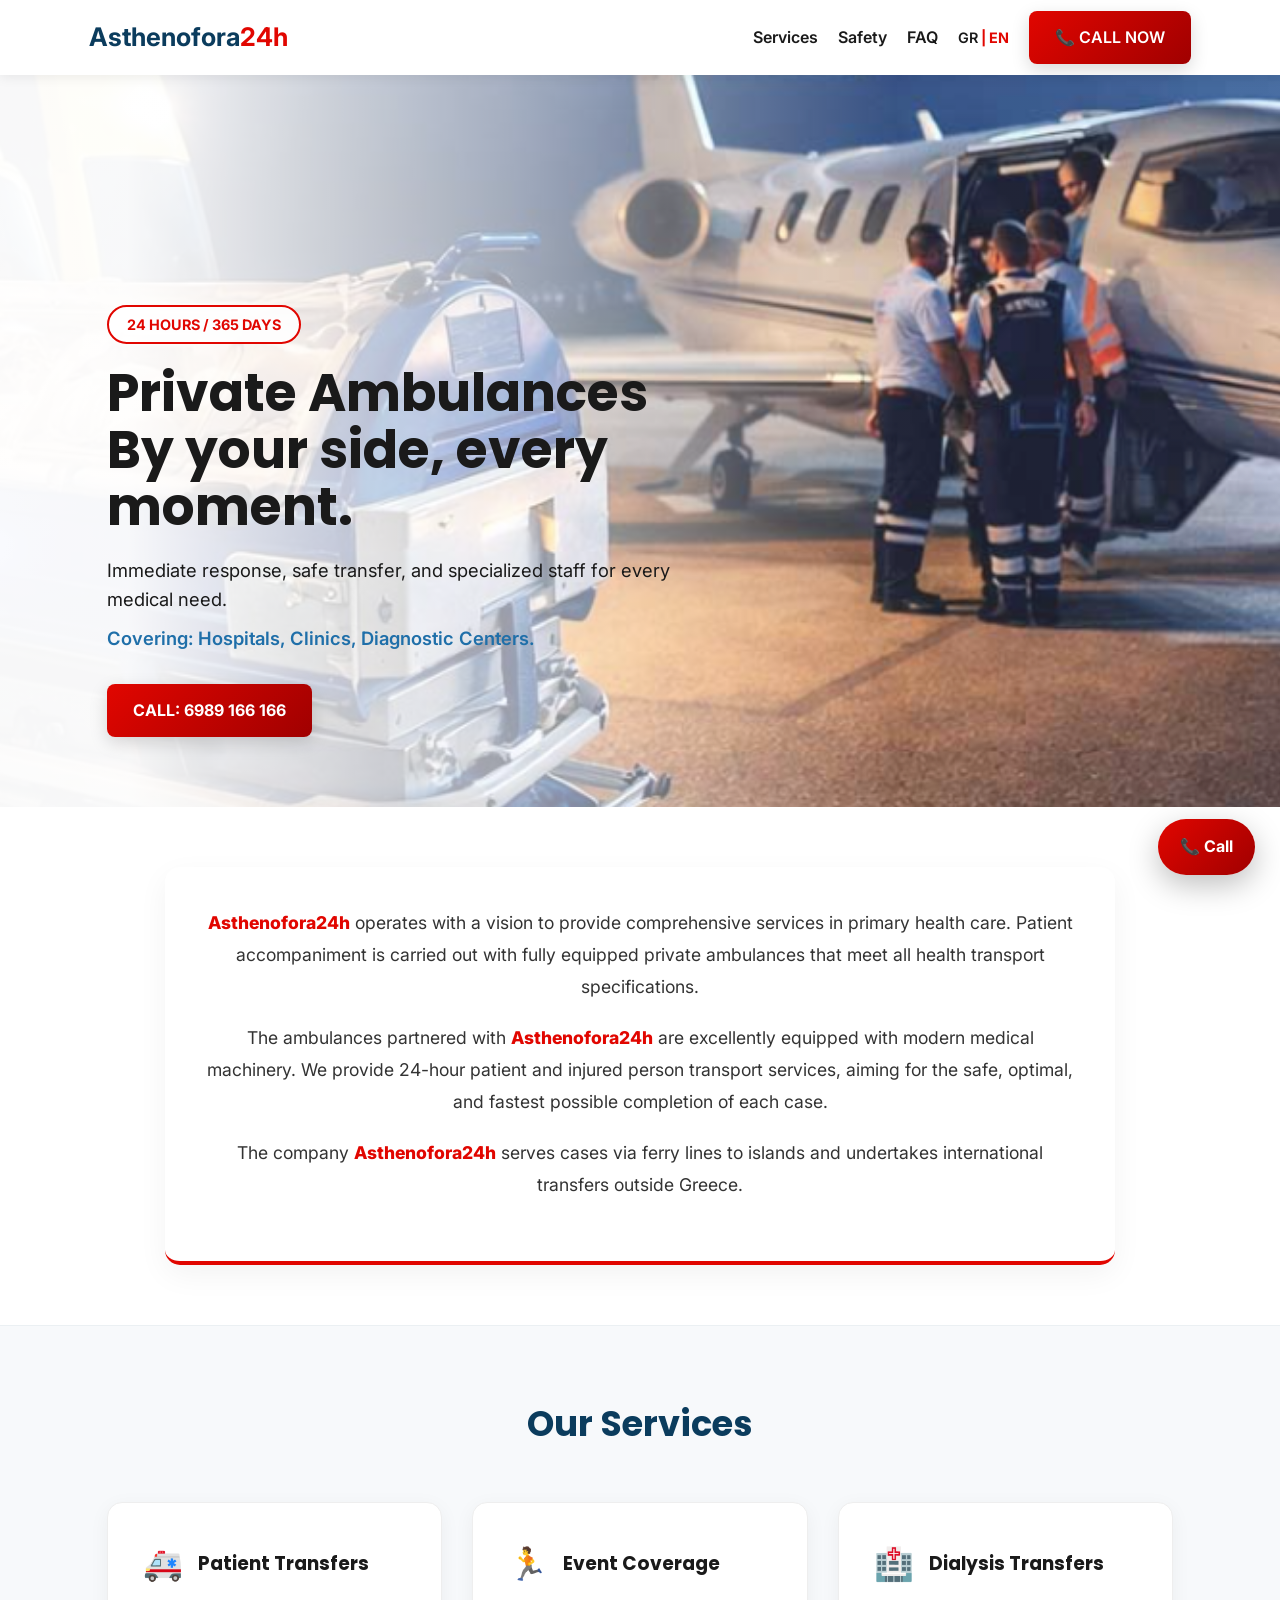
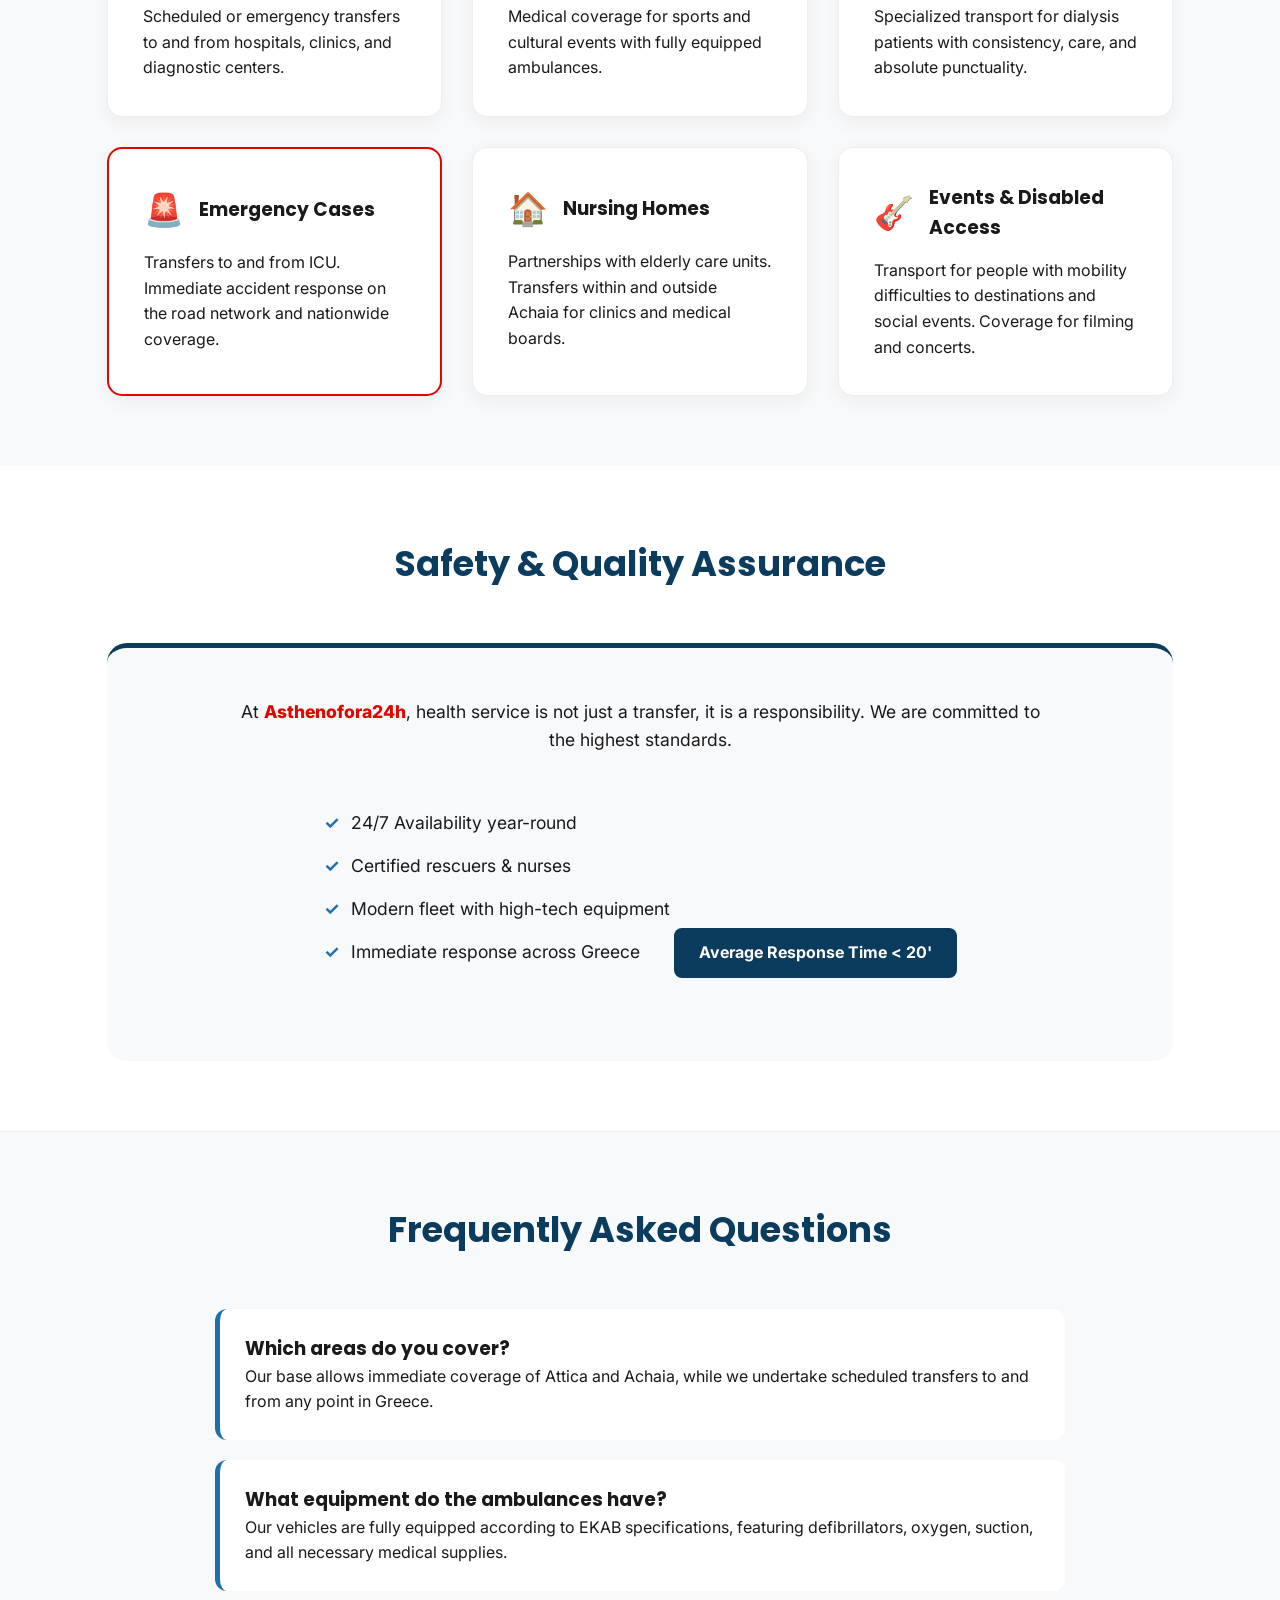
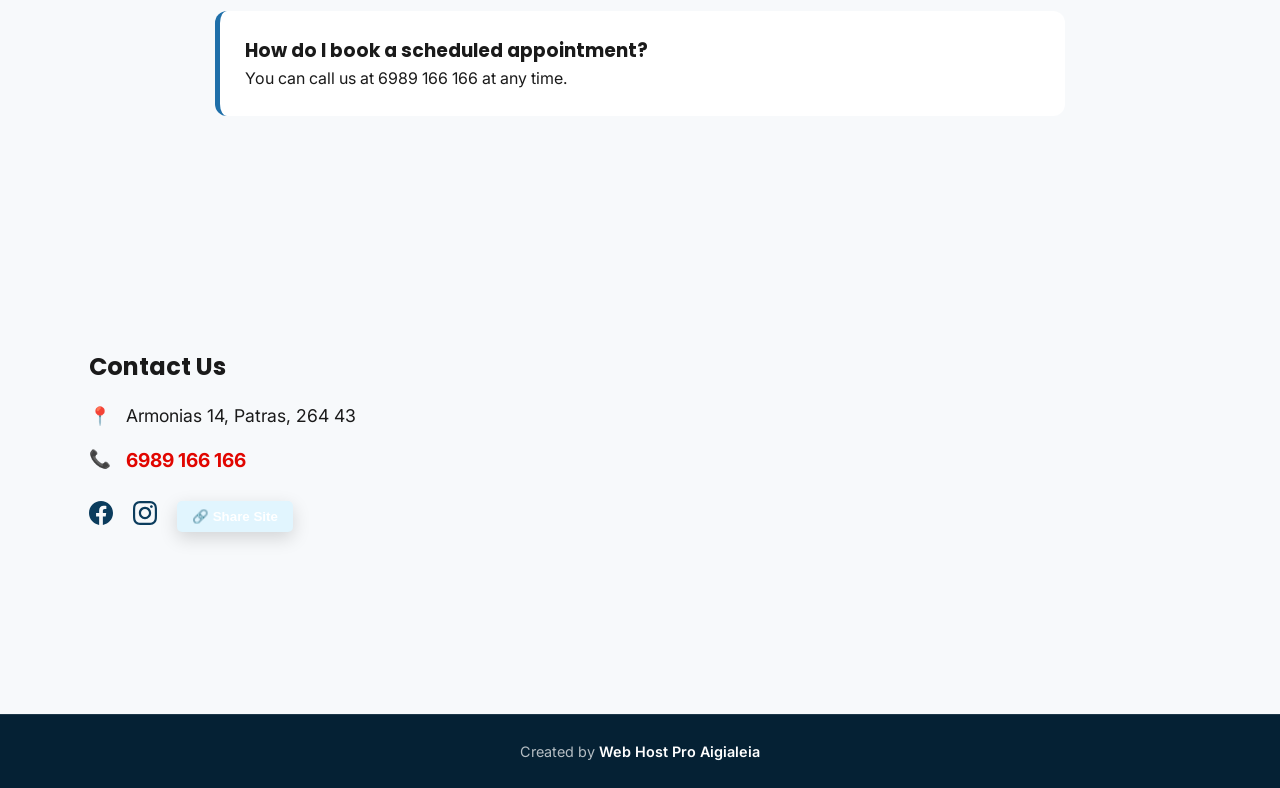
==== commit f24297d1: "Enhance tablet header responsiveness, upgrade button styles and improve overall visual polish" ====
--- a/en.html
+++ b/en.html
@@ -3,9 +3,8 @@
 <head>
     <meta charset="UTF-8">
     <meta name="viewport" content="width=device-width, initial-scale=1.0">
-    <title>Asthenofora24h | Private Ambulances - Immediate Response</title>
-    
-    <meta name="description" content="Asthenofora24h private ambulances. Immediate response < 20', 24/7 availability, patient transfers, and event medical coverage.">
+    <title>Asthenofora24h | Private Ambulance 24/7</title>
+    <meta name="description" content="Private ambulances 24/7 across Greece. Immediate patient transport with fully equipped mobile units.">
     
     <link href="https://fonts.googleapis.com/css2?family=Inter:wght@400;600&family=Poppins:wght@600;700&display=swap" rel="stylesheet">
     <link rel="stylesheet" href="style.css">
@@ -22,7 +21,7 @@
                 <div class="lang-switch">
                     <a href="index.html">GR</a> | <span class="active">EN</span>
                 </div>
-                <a href="tel:6989166166" class="nav-call-btn">📞 CALL NOW</a>
+                <a href="tel:6989166166" class="nav-call-btn btn">📞 CALL NOW</a>
             </nav>
         </div>
     </header>
@@ -38,7 +37,7 @@
                     <span>Covering: Hospitals, Clinics, Diagnostic Centers.</span>
                 </p>
                 <div class="hero-btns">
-                    <a href="tel:6989166166" class="btn-main-cta">CALL: 6989 166 166</a>
+                    <a href="tel:6989166166" class="btn-main-cta btn">CALL: 6989 166 166</a>
                 </div>
             </div>
         </div>
@@ -185,6 +184,8 @@
         </a>
     </div>
 
+    <a href="tel:+306989166166" class="call-button">📞 Call</a>
+
     <script src="script.js"></script>
 </body>
 </html>
--- a/style.css
+++ b/style.css
@@ -89,26 +89,13 @@
     color: var(--secondary-blue); 
 }
 
-.nav-call-btn {
-    background: var(--accent-red);
-    color: var(--white) !important;
-    padding: 10px 20px;
-    border-radius: 8px;
-    font-size: 0.95rem;
-    transition: var(--transition);
-}
-
-.nav-call-btn:hover {
-    background: #b30500 !important;
-    transform: translateY(-2px);
-}
-/* =========================================
-   3. HERO SECTION (ΤΕΛΙΚΟ & ΟΛΟΚΛΗΡΩΜΕΝΟ)
+/* =========================================
+   3. HERO SECTION
    ========================================= */
 .hero {
     position: relative;
     overflow: hidden;
-    min-height: 40vh; /* Ισορροπημένο ύψος */
+    min-height: 40vh;
     display: flex;
     align-items: center;
     background-color: #000;
@@ -122,7 +109,7 @@
     width: 100%;
     height: 100%;
     background-size: cover;
-    background-position: 70% center; /* Μετακίνηση φωτό 10% δεξιά */
+    background-position: 70% center;
     background-repeat: no-repeat;
     transition: background-image 1.5s ease-in-out, transform 8s linear;
     z-index: 1;
@@ -136,13 +123,18 @@
     content: '';
     position: absolute;
     top: 0; left: 0; width: 100%; height: 100%;
-    /* Πολύ ελαφρύ σβήσιμο για να φαίνονται οι διασώστες */
     background: linear-gradient(90deg, 
         rgba(255,255,255,0.95) 15%, 
         rgba(255,255,255,0.3) 45%, 
         rgba(255,255,255,0) 70%
     );
     z-index: 2;
+    background: linear-gradient(
+  90deg,
+  rgba(255,255,255,0.97) 10%,
+  rgba(255,255,255,0.6) 40%,
+  rgba(255,255,255,0.1) 70%
+);
 }
 
 .hero-container-rel {
@@ -156,11 +148,9 @@
     text-align: left;
     margin-left: 0;
     margin-right: auto;
-    /* Κατέβασμα 5% για να μην κρύβει τα πρόσωπα */
     padding-top: 15%; 
 }
 
-/* 24 Ώρες Badge με Κόκκινα Γράμματα */
 .top-badge {
     background: rgba(255, 255, 255, 0.9);
     color: var(--accent-red);
@@ -179,16 +169,13 @@
     line-height: 1.1; 
     margin-bottom: 20px; 
     color: var(--text-dark);
-    text-align: left;
-}
-
-/* Ενοποιημένο κείμενο 1 + 2 */
+}
+
 .hero-description {
     font-size: 1.15rem;
     line-height: 1.6;
     color: #1A1A1A;
     margin-bottom: 30px;
-    text-align: left;
 }
 
 .hero-description span {
@@ -198,39 +185,9 @@
     color: var(--secondary-blue);
 }
 
-/* Κουμπί ΚΛΗΣΗ (3) */
-.btn-main-cta {
-    display: inline-block;
-    background: var(--accent-red);
-    color: var(--white);
-    padding: 16px 35px;
-    border-radius: 8px;
-    text-decoration: none;
-    font-weight: 700;
-    font-size: 1.2rem;
-    box-shadow: 0 4px 15px rgba(225, 6, 0, 0.3);
-    transition: var(--transition);
-}
-
-.btn-main-cta:hover {
-    transform: translateY(-3px);
-    background: #b30500;
-}
-
-/* --- Mobile Fixes --- */
-@media (max-width: 768px) {
-    .hero { text-align: center; min-height: 75vh; }
-    .hero::before { background: rgba(255,255,255,0.85); }
-    .hero-content { margin: 0 auto; padding-top: 10%; }
-    .hero h1, .hero-description { text-align: center; }
-}
 /* =========================================
    4. SECTIONS & PANELS
    ========================================= */
-.section { 
-    padding: 100px 0; 
-}
-
 .section-light { 
     background-color: var(--bg-light); 
     border-top: 1px solid #ebf0f3; 
@@ -266,8 +223,8 @@
 }
 
 .card:hover {
-    transform: translateY(-8px);
-    box-shadow: 0 12px 30px rgba(11, 60, 93, 0.1);
+  transform: translateY(-10px);
+  box-shadow: 0 20px 40px rgba(11, 60, 93, 0.12);
 }
 
 .card-highlight {
@@ -288,10 +245,10 @@
    ========================================= */
 .quality-panel {
     background: var(--bg-light);
-    padding: 50px 40px; /* Λίγο περισσότερο ύψος */
+    padding: 50px 40px;
     border-radius: 20px;
-    border-top: 5px solid var(--primary-blue); /* Από αριστερά, το πήγαμε πάνω για συμμετρία */
-    text-align: center; /* Κεντράρισμα περιεχομένου */
+    border-top: 5px solid var(--primary-blue);
+    text-align: center;
 }
 
 .quality-text {
@@ -307,8 +264,8 @@
 .quality-list {
     list-style: none;
     margin: 30px auto;
-    display: inline-block; /* Για να κεντραριστεί η λίστα ως μπλοκ */
-    text-align: left; /* Αλλά τα κείμενα μέσα να ξεκινούν από αριστερά */
+    display: inline-block;
+    text-align: left;
 }
 
 .quality-list li {
@@ -346,6 +303,7 @@
     margin-bottom: 20px;
     border-left: 5px solid var(--secondary-blue);
 }
+
 /* =========================================
    7. FOOTER & MAP
    ========================================= */
@@ -366,6 +324,19 @@
 }
 
 .contact-item a { color: var(--accent-red); font-weight: 700; text-decoration: none; }
+
+.footer-call-link {
+    color: var(--accent-red) !important;
+    font-weight: 800;
+    font-size: 1.2rem;
+    text-decoration: none;
+    transition: var(--transition);
+}
+
+.footer-call-link:hover {
+    color: var(--primary-blue) !important;
+    text-decoration: underline;
+}
 
 /* =========================================
    8. MOBILE CALL BAR & RESPONSIVE
@@ -394,17 +365,13 @@
     .desktop-nav { display: none; }
     .mobile-call-bar { display: flex; }
     .footer-grid { grid-template-columns: 1fr; }
-    .section { padding: 60px 0; }
     .hero { text-align: center; min-height: 70vh; }
     .hero::before { background: rgba(255,255,255,0.85); }
     .hero-content { margin: 0 auto; }
-    
-    /* ΠΡΟΣΘΗΚΗ: Δίνει χώρο στο τέλος του site για να φαίνεται η υπογραφή πάνω από την μπάρα */
-    body { padding-bottom: 90px; } 
-}
-
-/* =========================================
-   9. MISSION, BRANDING & FOOTER EXTRAS
+}
+
+/* =========================================
+   9. MISSION STATEMENT & BRANDING
    ========================================= */
 .mission-statement {
     padding: 60px 0;
@@ -429,7 +396,6 @@
     color: #333;
 }
 
-/* Στυλ για το Brand Name ως Link Κλήσης */
 .brand-red-link {
     color: var(--accent-red) !important;
     font-weight: 800;
@@ -443,30 +409,25 @@
     text-decoration: underline;
 }
 
-/* Footer Call Link (Το τηλέφωνο πάνω από τον χάρτη) */
-.footer-call-link {
-    color: var(--accent-red) !important;
-    font-weight: 800;
-    font-size: 1.2rem;
-    text-decoration: none;
-    transition: var(--transition);
-}
-
-/* Language Switcher */
 .lang-switch { color: var(--accent-red); font-weight: bold; font-size: 0.9rem; }
 .lang-switch a { color: var(--text-dark); text-decoration: none; }
 .lang-switch .active { color: var(--accent-red); }
 
-/* Social & Share */
 .social-links { display: flex; gap: 20px; align-items: center; margin-top: 25px; }
+
 .share-btn { 
-    background: #e1f5fe; color: var(--secondary-blue); border: none; 
-    padding: 8px 15px; border-radius: 5px; cursor: pointer; font-weight: 600;
+    background: #e1f5fe; 
+    color: var(--secondary-blue); 
+    border: none; 
+    padding: 8px 15px; 
+    border-radius: 5px; 
+    cursor: pointer; 
+    font-weight: 600;
     transition: var(--transition);
 }
+
 .share-btn:hover { background: var(--secondary-blue); color: white; }
 
-/* ΥΠΟΓΡΑΦΗ: Copyright Bar */
 .copyright-bar {
     background-color: #052134;
     color: rgba(255, 255, 255, 0.7);
@@ -479,4 +440,113 @@
 .copyright-bar strong {
     color: var(--white);
     font-weight: 600;
+}
+
+/* =========================================
+   NEW UPDATES
+   ========================================= */
+.call-button {
+  position: fixed;
+  bottom: 25px;
+  right: 25px;
+  background: linear-gradient(135deg, #E10600, #a00000);
+  color: white;
+  padding: 15px 22px;
+  border-radius: 60px;
+  text-decoration: none;
+  font-weight: 700;
+  z-index: 999;
+  box-shadow: 0 10px 30px rgba(0,0,0,0.25);
+  transition: all 0.3s ease;
+}
+
+.call-button:hover {
+  transform: translateY(-4px) scale(1.05);
+}
+
+button,
+.btn {
+  background: linear-gradient(135deg, #E10600, #a00000);
+  color: white !important;
+  padding: 14px 26px;
+  border: none;
+  cursor: pointer;
+  font-weight: 700;
+  border-radius: 8px;
+  transition: all 0.3s ease;
+  text-decoration: none;
+  display: inline-block;
+  box-shadow: 0 6px 18px rgba(0,0,0,0.15);
+}
+
+button:hover,
+.btn:hover {
+  transform: translateY(-3px);
+}
+
+section {
+  padding: 70px 20px;
+}
+
+.container {
+  width: 90%;
+  max-width: 1200px;
+  margin: 0 auto;
+}
+
+@media (max-width: 768px) {
+    body { padding-bottom: 90px; }
+}
+/* =========================================
+   HEADER RESPONSIVE FIX (PREMIUM VERSION)
+   ========================================= */
+
+.header-flex {
+  display: flex;
+  justify-content: space-between;
+  align-items: center;
+  flex-wrap: wrap;
+}
+
+.desktop-nav {
+  display: flex;
+  align-items: center;
+  gap: 20px;
+  flex-wrap: wrap;
+}
+
+.desktop-nav a {
+  position: relative;
+}
+
+.desktop-nav a::after {
+  content: '';
+  position: absolute;
+  bottom: -4px;
+  left: 0;
+  width: 0%;
+  height: 2px;
+  background: var(--secondary-blue);
+  transition: width 0.3s ease;
+}
+
+.desktop-nav a:hover::after {
+  width: 100%;
+}
+
+/* Tablet Optimization */
+@media (max-width: 1024px) {
+
+  .desktop-nav {
+    gap: 12px;
+  }
+
+  .desktop-nav a {
+    font-size: 14px;
+  }
+
+  .call-button {
+    display: none;
+  }
+
 }
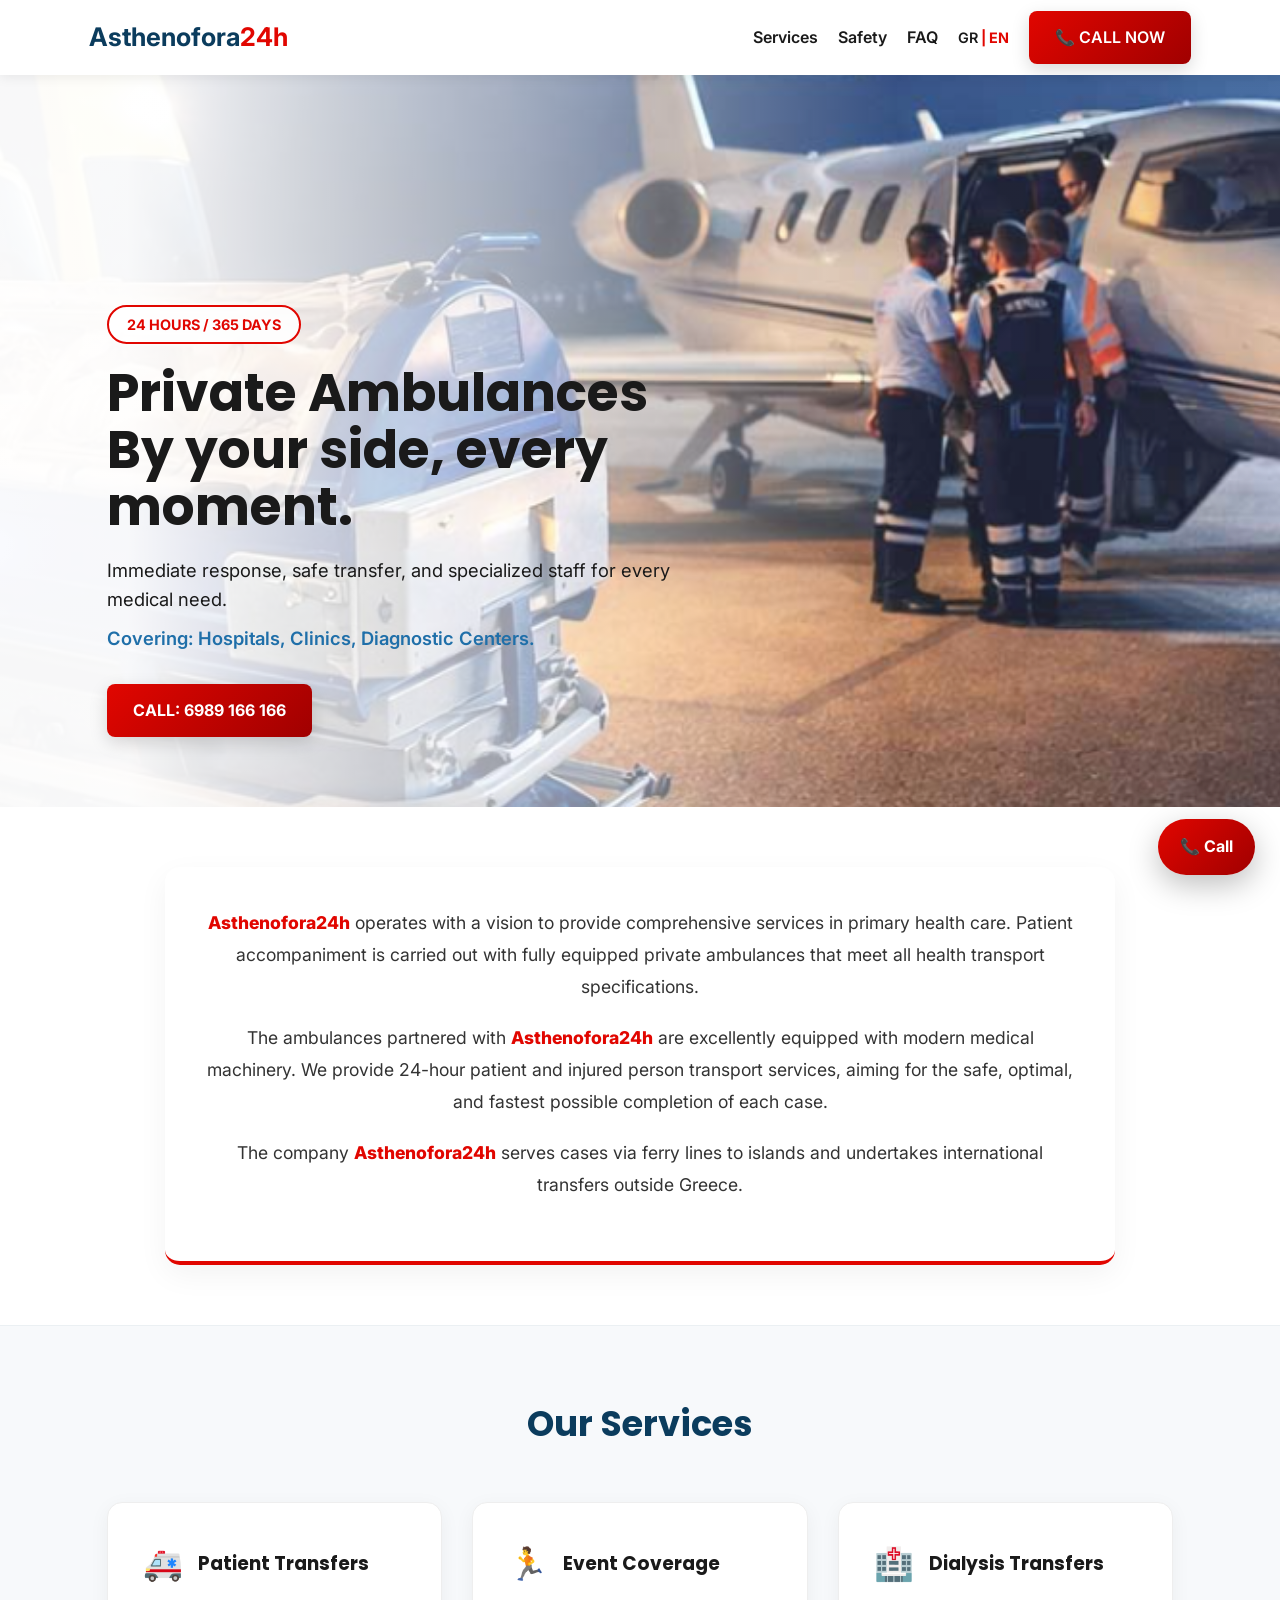
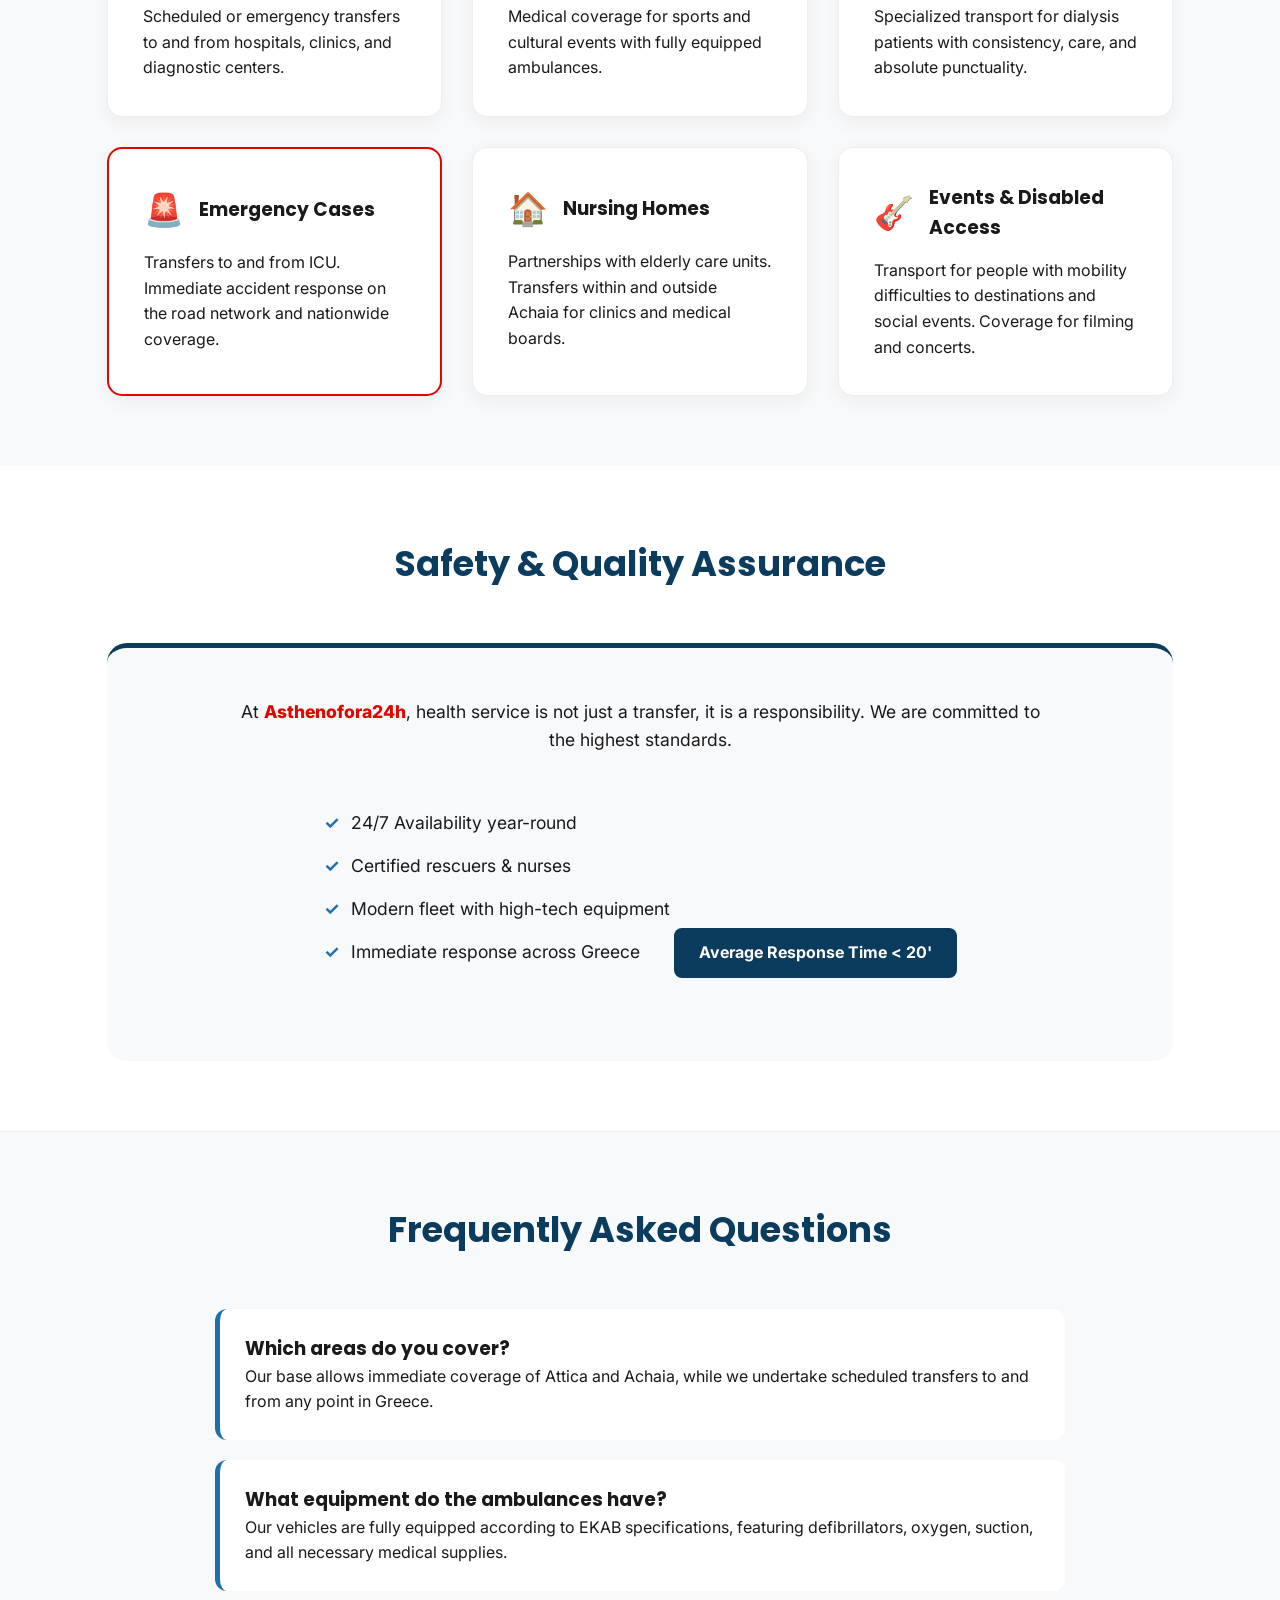
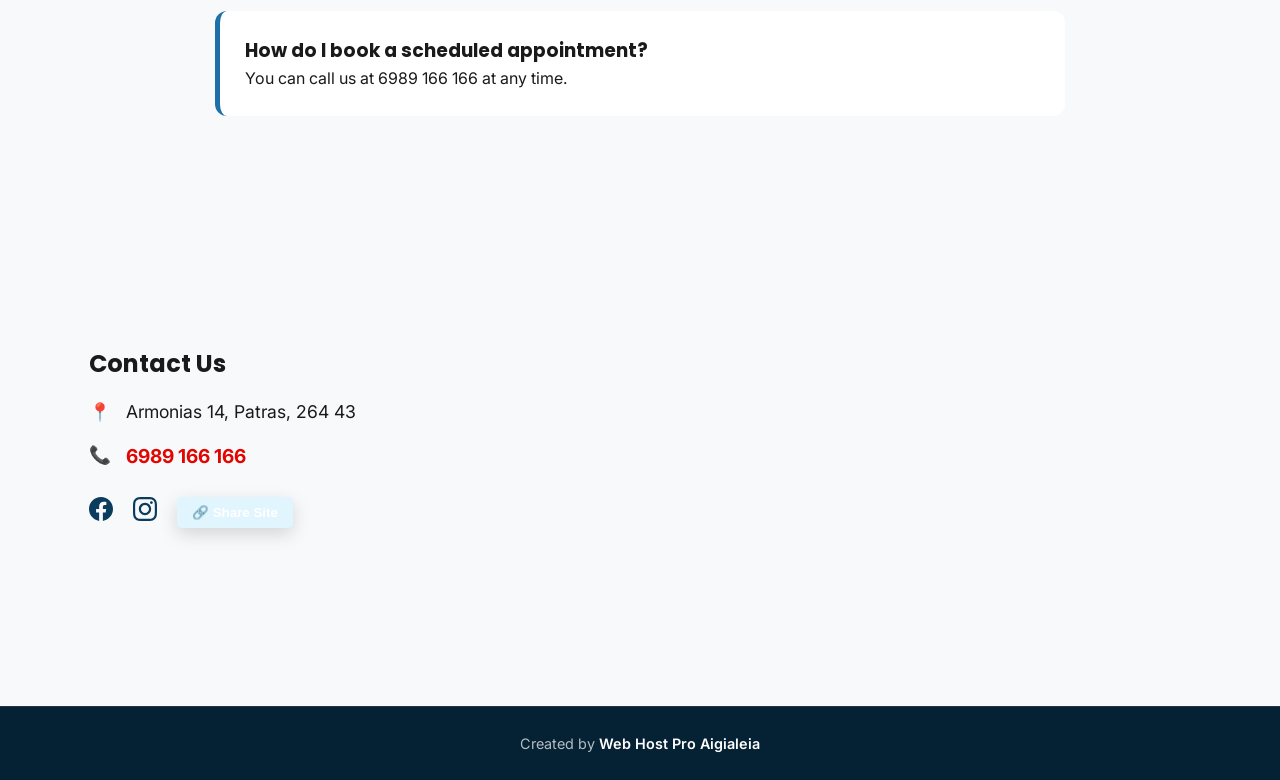
==== commit 360569b4: "Improve mobile responsiveness and safe-area handling" ====
--- a/en.html
+++ b/en.html
@@ -2,7 +2,7 @@
 <html lang="en">
 <head>
     <meta charset="UTF-8">
-    <meta name="viewport" content="width=device-width, initial-scale=1.0">
+    <meta name="viewport" content="width=device-width, initial-scale=1.0, viewport-fit=cover">
     <title>Asthenofora24h | Private Ambulance 24/7</title>
     <meta name="description" content="Private ambulances 24/7 across Greece. Immediate patient transport with fully equipped mobile units.">
     
--- a/style.css
+++ b/style.css
@@ -27,6 +27,11 @@
     background-color: var(--bg-light);
     line-height: 1.6;
     overflow-x: hidden;
+}
+
+html,
+body {
+    max-width: 100%;
 }
 
 h1, h2, h3 { 
@@ -549,4 +554,124 @@
     display: none;
   }
 
+}
+
+/* =========================================
+   MOBILE-FIRST HARDENING
+   ========================================= */
+.grid {
+    grid-template-columns: repeat(auto-fit, minmax(min(100%, 280px), 1fr));
+}
+
+.card,
+.faq-card,
+.mission-panel,
+.quality-panel {
+    overflow-wrap: anywhere;
+}
+
+.footer-map-box iframe {
+    display: block;
+}
+
+.mobile-call-bar {
+    height: 64px;
+    padding-bottom: env(safe-area-inset-bottom);
+}
+
+.mobile-call-bar a {
+    display: flex;
+    align-items: center;
+    justify-content: center;
+    gap: 8px;
+    width: 100%;
+    padding: 0 12px;
+    text-align: center;
+}
+
+@media (max-width: 768px) {
+    .container {
+        width: min(1200px, calc(100% - 32px));
+        padding: 0;
+    }
+
+    section {
+        padding: 56px 0;
+    }
+
+    .hero {
+        min-height: min(78svh, 700px);
+    }
+
+    .hero-content {
+        padding-top: 28px;
+    }
+
+    .hero h1 {
+        font-size: clamp(28px, 8vw, 40px);
+    }
+
+    .hero-description {
+        font-size: clamp(1rem, 3.9vw, 1.1rem);
+    }
+
+    .section-title {
+        font-size: clamp(1.55rem, 6vw, 2rem);
+        margin-bottom: 34px;
+    }
+
+    .grid {
+        gap: 18px;
+    }
+
+    .card {
+        padding: 24px 18px;
+    }
+
+    .quality-panel,
+    .mission-panel {
+        padding: 26px 18px;
+    }
+
+    .quality-list li {
+        align-items: flex-start;
+    }
+
+    .social-links {
+        flex-wrap: wrap;
+        gap: 12px;
+    }
+
+    .contact-item {
+        align-items: flex-start;
+    }
+
+    body {
+        padding-bottom: calc(84px + env(safe-area-inset-bottom));
+    }
+}
+
+@media (max-width: 480px) {
+    .sticky-header {
+        height: 68px;
+    }
+
+    .logo {
+        font-size: 1.3rem;
+    }
+
+    .top-badge {
+        font-size: 0.78rem;
+        padding: 5px 12px;
+    }
+
+    .mobile-call-bar a {
+        font-size: 1rem;
+    }
+
+    .phone-text {
+        white-space: nowrap;
+        overflow: hidden;
+        text-overflow: ellipsis;
+    }
 }
